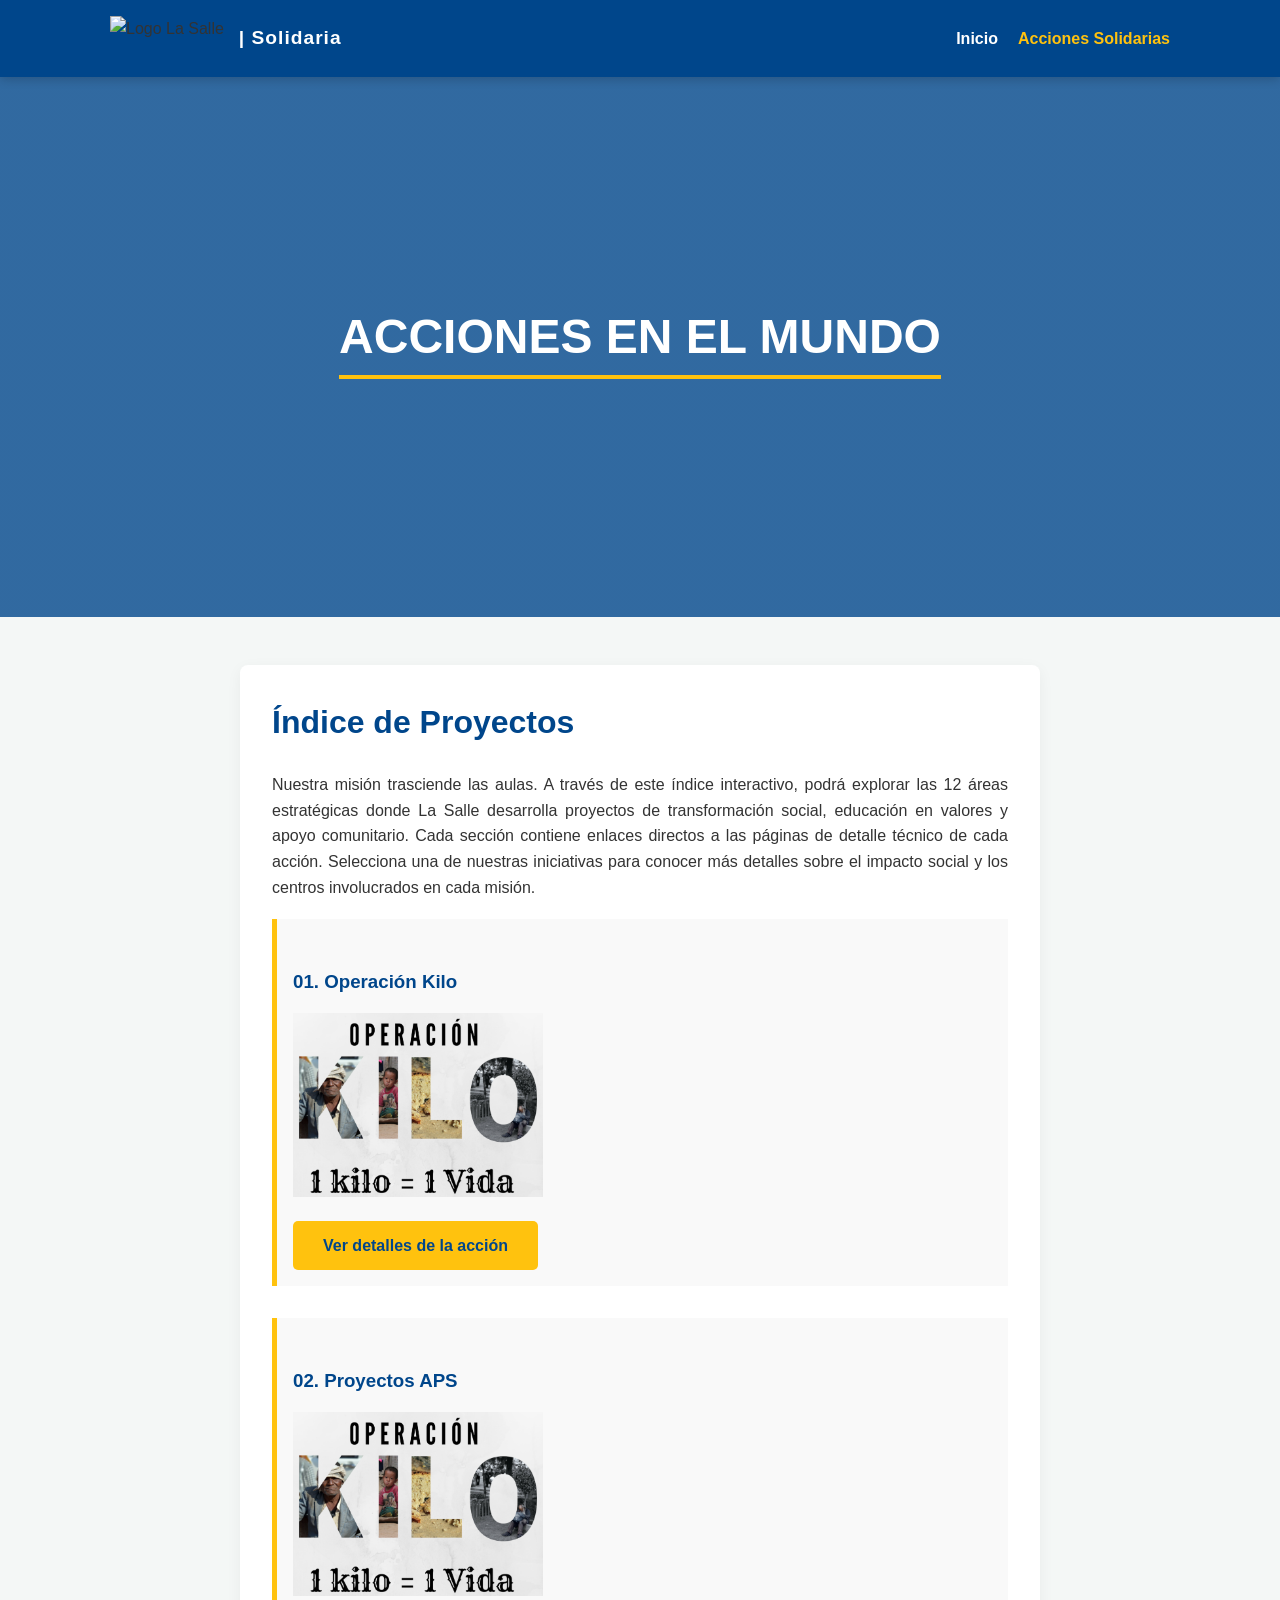
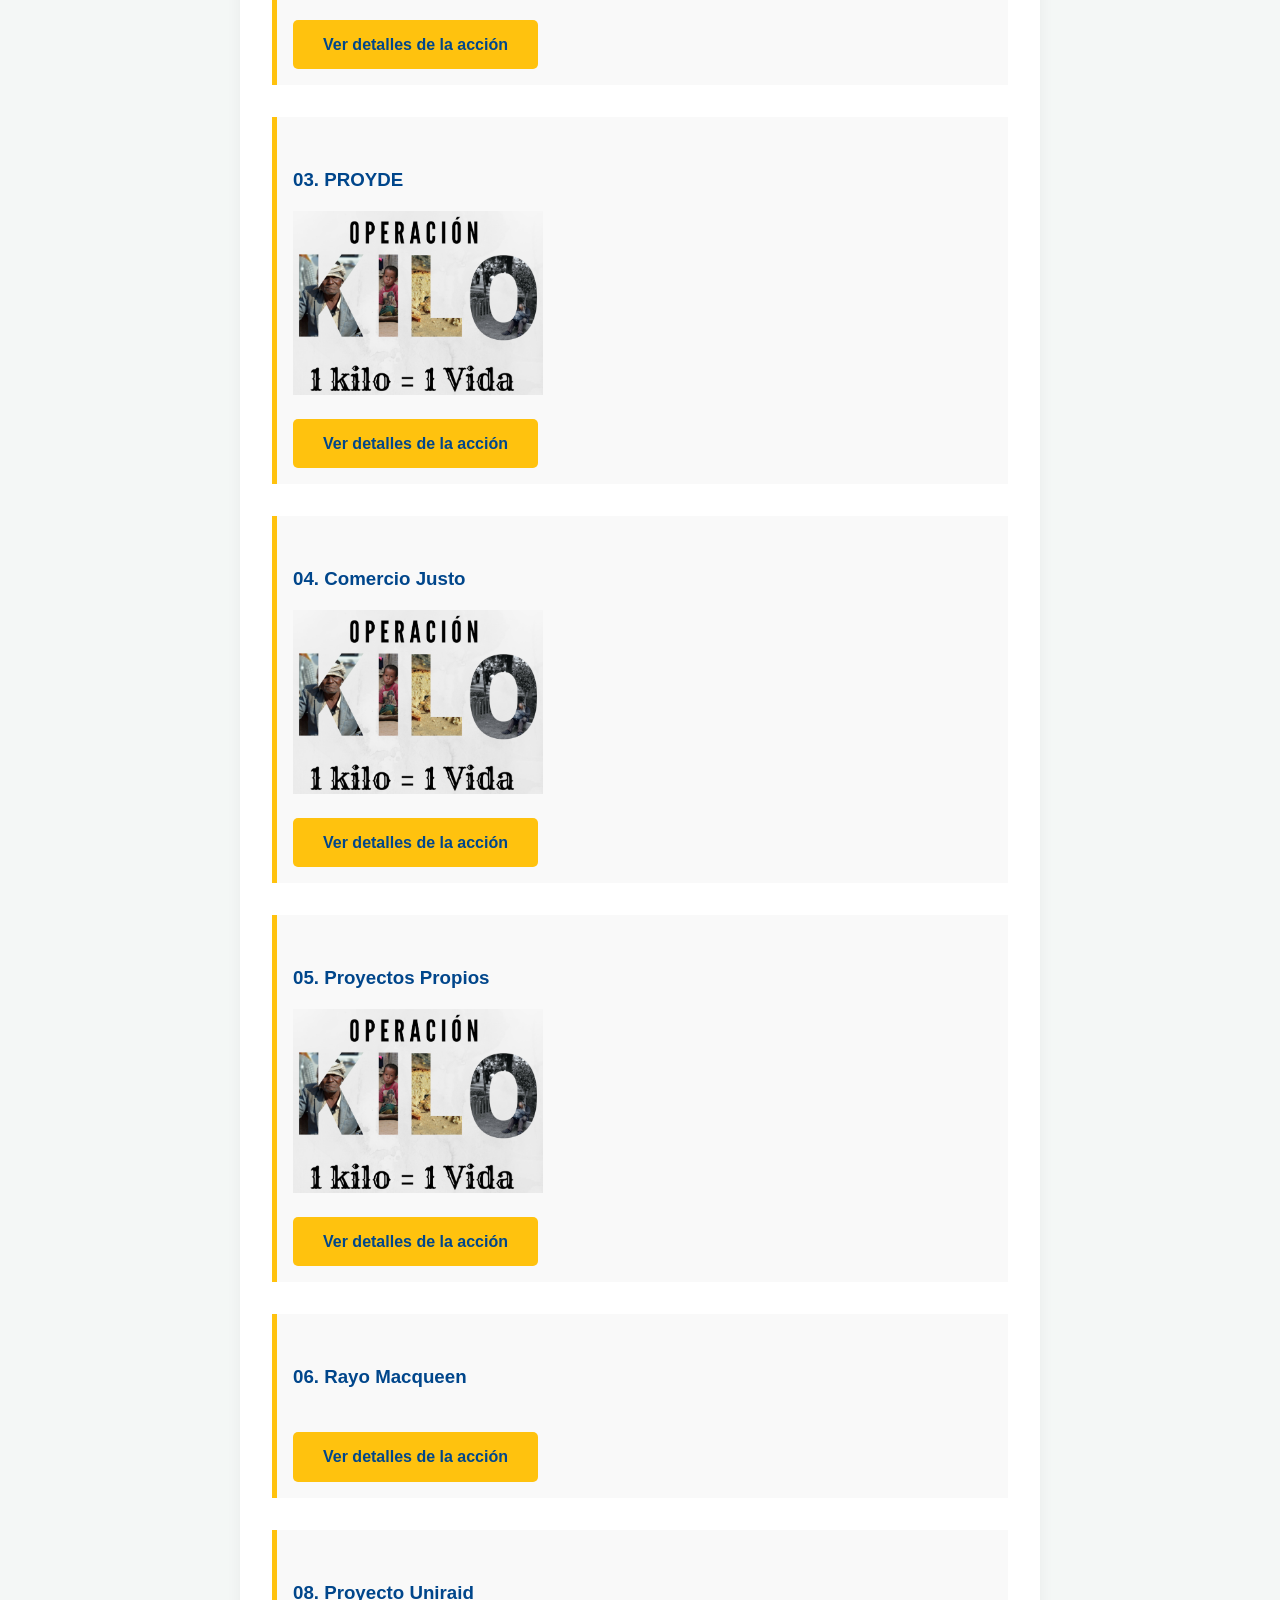
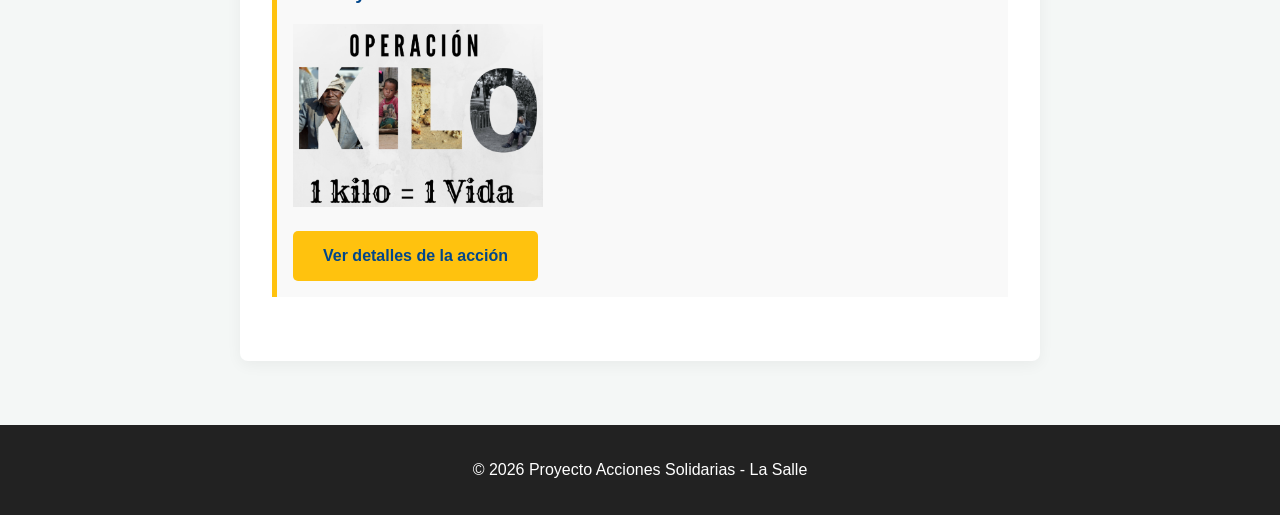
==== acciones.html @ 2301a4bb "Se hagregan las páginas de los proyectos,falta cambiar imagenes e insertar texto." ====
<!DOCTYPE html>
<html lang="es">
<head>
    <meta charset="UTF-8">
    <meta name="viewport" content="width=device-width, initial-scale=1.0">
    <title>Acciones Solidarias - La Salle</title>
    <link rel="stylesheet" href="/css/reset.css">
    <link rel="stylesheet" href="/css/style.css">
</head>
<body>

   <header>
    <nav>
        <div class="brand">
            <img src="/imágenes/lasalle_logo_2-removebg-preview.png" alt="Logo La Salle" class="logo-img">
            <span class="logo-text"> | Solidaria</span>
        </div>
        
        <ul>
            <li><a href="index.html" class="active" style="color: var(--blanco);">Inicio</a></li>
            <li><a href="acciones.html " style="color: var(--oro-lasalle);">Acciones Solidarias</a></li>
        </ul>
    </nav>
</header>

    <main>
        <section class="banner">
            <h1>Acciones en el Mundo</h1>
        </section>

        <section class="contenido-principal">
            <article>
                <h2>Índice de Proyectos</h2>
                <p>
                    Nuestra misión trasciende las aulas. A través de este índice interactivo, podrá explorar las 12 áreas estratégicas 
                    donde La Salle desarrolla proyectos de transformación social, educación en valores y apoyo comunitario. 
                    Cada sección contiene enlaces directos a las páginas de detalle técnico de cada acción.
                    Selecciona una de nuestras iniciativas para conocer más detalles sobre el impacto 
                    social y los centros involucrados en cada misión.
                </p>

                <div class="indice-acciones">
                    <div class="tarjeta-accion" style="margin-bottom: 2rem; padding: 1rem; border-left: 5px solid var(--oro-lasalle); background: #f9f9f9;">
                        <h3>01. Operación Kilo</h3>
                        <div> <img src="Imágenes/Operación Kilo.png" width="250" alt=""></div>
                        <a href="/Operacion_kilo.html" class="boton-primario">Ver detalles de la acción</a>
                    </div>

                    <div class="tarjeta-accion" style="margin-bottom: 2rem; padding: 1rem; border-left: 5px solid var(--oro-lasalle); background: #f9f9f9;">
                        <h3>02. Proyectos APS</h3>
                        <div> <img src="Imágenes/Operación Kilo.png" width="250" alt=""></div>
                        <a href="proyecto_APS.html" class="boton-primario">Ver detalles de la acción</a>
                    </div>

                    <div class="tarjeta-accion" style="margin-bottom: 2rem; padding: 1rem; border-left: 5px solid var(--oro-lasalle); background: #f9f9f9;">
                        <h3>03. PROYDE</h3>
                        <div> <img src="Imágenes/Operación Kilo.png" width="250" alt=""></div>
                        <a href="PROYDE.html" class="boton-primario">Ver detalles de la acción</a>
                    </div>
                    
                    <div class="tarjeta-accion" style="margin-bottom: 2rem; padding: 1rem; border-left: 5px solid var(--oro-lasalle); background: #f9f9f9;">
                        <h3>04. Comercio Justo</h3>
                        <div> <img src="Imágenes/Operación Kilo.png" width="250" alt=""></div>
                        <a href="comercio_justo.html" class="boton-primario">Ver detalles de la acción</a>
                    </div>
                
                    <div class="tarjeta-accion" style="margin-bottom: 2rem; padding: 1rem; border-left: 5px solid var(--oro-lasalle); background: #f9f9f9;">
                        <h3>05. Proyectos Propios</h3>
                        <div> <img src="Imágenes/Operación Kilo.png" width="250" alt=""></div>
                        <a href="proyectos_propios.html" class="boton-primario">Ver detalles de la acción</a>
                    </div>

                     <div class="tarjeta-accion" style="margin-bottom: 2rem; padding: 1rem; border-left: 5px solid var(--oro-lasalle); background: #f9f9f9;">
                        <h3>06. Rayo Macqueen</h3>
                        <div> <img src="/imágenes/Rayo Macqueen.jpg" width="250" alt=""></div>
                        <a href="Rayo_Macqueen.html" class="boton-primario">Ver detalles de la acción</a>
                    </div>

                    
                    <div class="tarjeta-accion" style="margin-bottom: 2rem; padding: 1rem; border-left: 5px solid var(--oro-lasalle); background: #f9f9f9;">
                        <h3>08. Proyecto Uniraid</h3>
                        <div> <img src="Imágenes/Operación Kilo.png" width="250" alt=""></div>
                        <a href="Proyecto_Uniraid.html" class="boton-primario">Ver detalles de la acción</a>
                    </div>
                    
                </div>
            </article>
        </section>
    </main>

    <footer>
        <p>&copy; 2026 Proyecto Acciones Solidarias - La Salle</p>
    </footer>
</body>
</html>
---- css/style.css ----
/* 1. Variables Globales (Colores La Salle y Tipografía) */
:root {
    --azul-lasalle: #00468b;
    --oro-lasalle: #ffc20e;
    --blanco: #ffffff;
    --gris-claro: #f4f7f6;
    --texto: #333333;
    --fuente-principal: 'Segoe UI', Tahoma, Geneva, Verdana, sans-serif;
}
body {
    font-family: var(--fuente-principal);
    line-height: 1.6;
    color: var(--texto);
    background-color: var(--gris-claro);
}


header {
    background-color: var(--azul-lasalle);
    padding: 1rem 0;
    position: sticky;
    top: 0;
    z-index: 1000;
    box-shadow: 0 2px 10px rgba(0,0,0,0.2);
}

nav {
    max-width: 1100px;
    margin: 0 auto;
    padding: 0 20px;
    display: flex;
    justify-content: space-between;
    align-items: center;
}

nav ul {
    list-style: none;
    display: flex;
}

nav ul li {
    margin-left: 20px;
}

nav ul li a {
    color: var(--blanco);
    text-decoration: none;
    font-weight: 600;
    font-size: 1rem;
    transition: color 0.3s;
}

nav ul li a:hover, nav ul li a.active {
    color: var(--oro-lasalle);
}

.brand {
    display: flex;
    align-items: center;
    gap: 15px; /* Espacio entre el logo y el texto */
}

.logo-img {
    height: 45px; /* Altura controlada para que encaje en el header */
    width: auto;
    object-fit: contain;
}

.logo-text {
    color: var(--blanco);
    font-size: 1.2rem;
    font-weight: 700;
    letter-spacing: 1px;
}

.banner {
    background: linear-gradient(rgba(0, 70, 139, 0.8), rgba(0, 70, 139, 0.8)), 
                url('https://www.lasalle.es/images/cabecera-generica.jpg') center/cover;
    color: var(--blanco);
    height: 60vh;
    display: flex;
    flex-direction: column;
    justify-content: center;
    align-items: center;
    text-align: center;
    padding: 0 20px;
}

.banner h1 {
    font-size: 3rem;
    margin-bottom: 1rem;
    text-transform: uppercase;
    border-bottom: 4px solid var(--oro-lasalle);
}

.contenido-principal {
    max-width: 800px;
    margin: 3rem auto;
    padding: 2rem;
    background: var(--blanco);
    border-radius: 8px;
    box-shadow: 0 4px 15px rgba(0,0,0,0.05);
}

.contenido-principal h2 {
    color: var(--azul-lasalle);
    margin-bottom: 1.5rem;
    font-size: 2rem;
}

.contenido-principal h3 {
    color: var(--azul-lasalle);
    margin: 2rem 0 1rem;
}

.contenido-principal p {
    margin-bottom: 1.2rem;
    text-align: justify;
}

.boton-primario {
    display: inline-block;
    background-color: var(--oro-lasalle);
    color: var(--azul-lasalle);
    padding: 12px 30px;
    text-decoration: none;
    font-weight: bold;
    border-radius: 5px;
    margin-top: 1.5rem;
    transition: transform 0.2s, background-color 0.3s;
}

.boton-primario:hover {
    transform: scale(1.05);
    background-color: #e5af0d;
}

footer {
    background-color: #222;
    color: var(--blanco);
    text-align: center;
    padding: 2rem 0;
    margin-top: 4rem;
}

/* MEDIA QUERIES (Mobile First / Responsive) */

@media (max-width: 768px) {
    nav {
        flex-direction: column;
        gap: 15px; /* Añade espacio entre la marca y la lista en móviles */
    }

    .brand {
        flex-direction: column; /* Apila el logo y el texto en pantallas muy pequeñas si lo deseas */
        text-align: center;
    }
    
    .logo-img {
        height: 40px; /* Logo ligeramente más pequeño en móviles */
    }

    nav ul {
        margin-top: 10px;
        flex-wrap: wrap;
        justify-content: center;
    }

    nav ul li {
        margin: 5px 10px;
    }
}
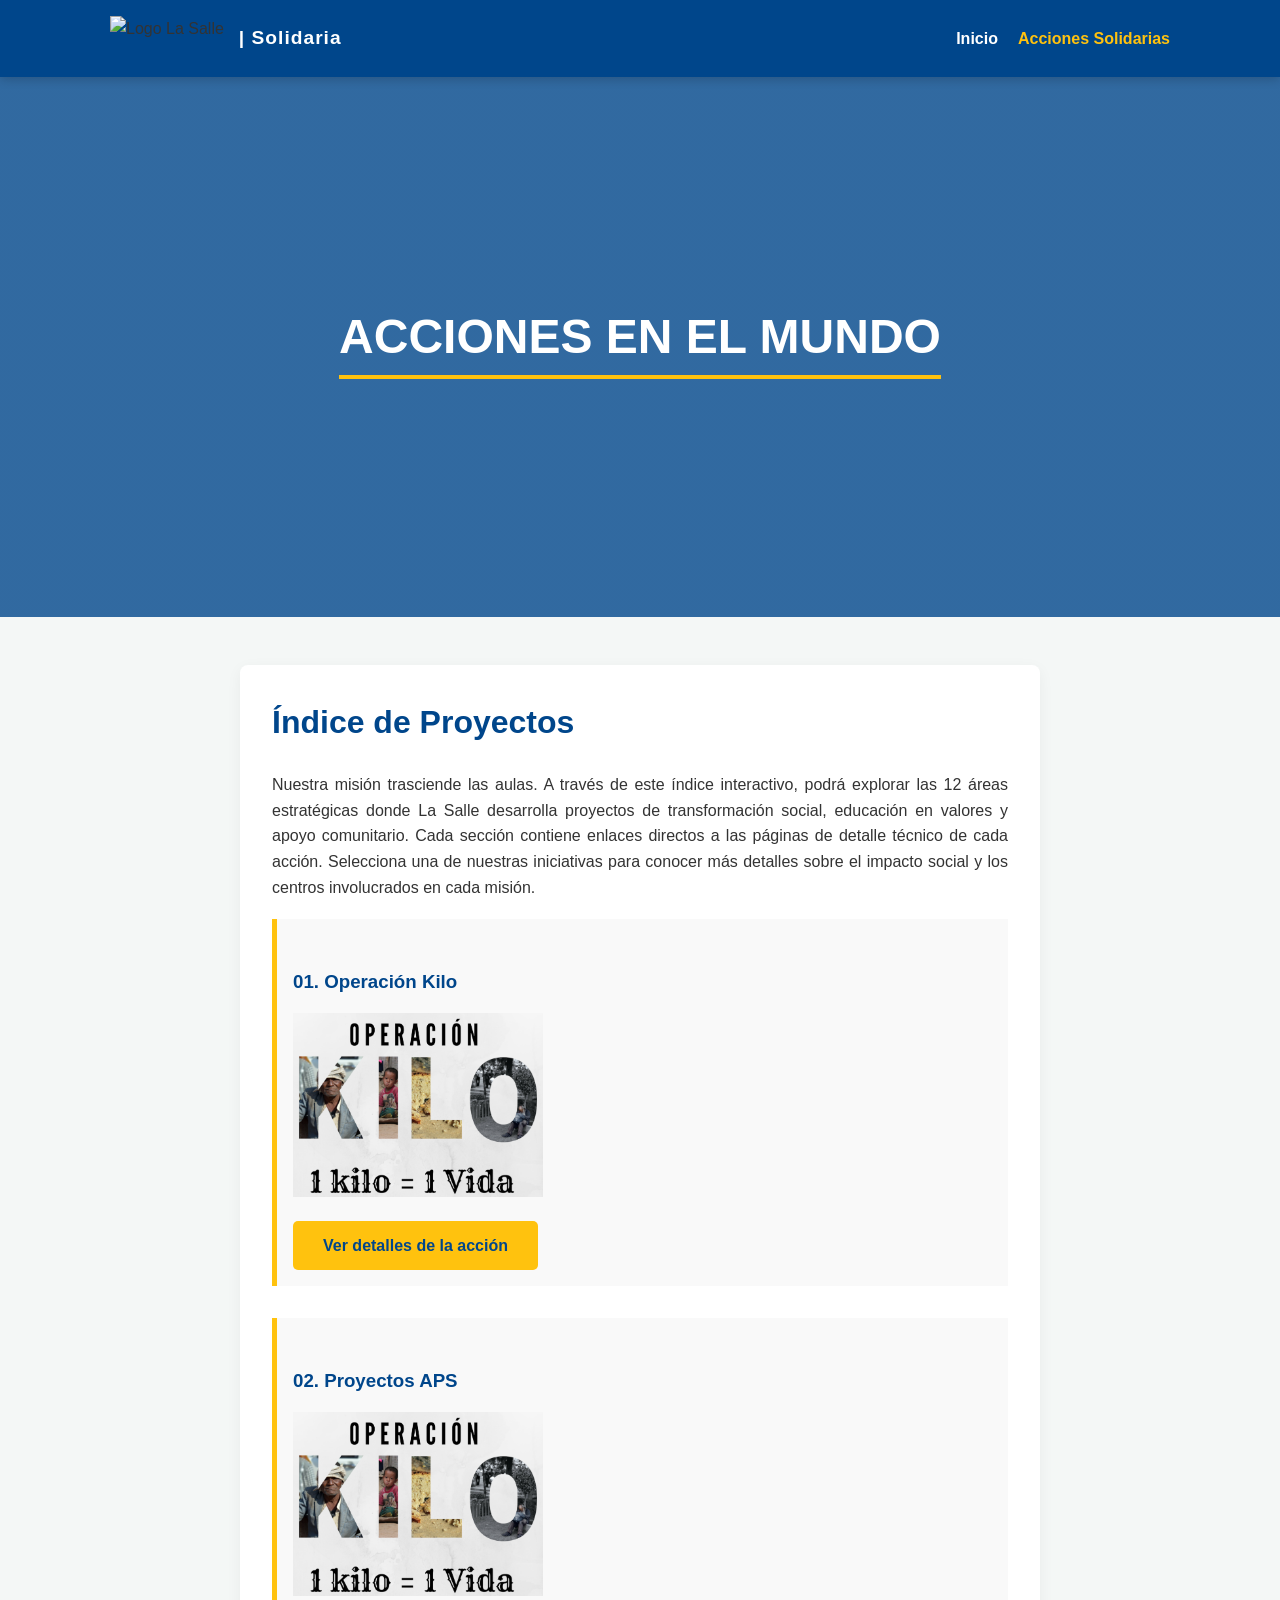
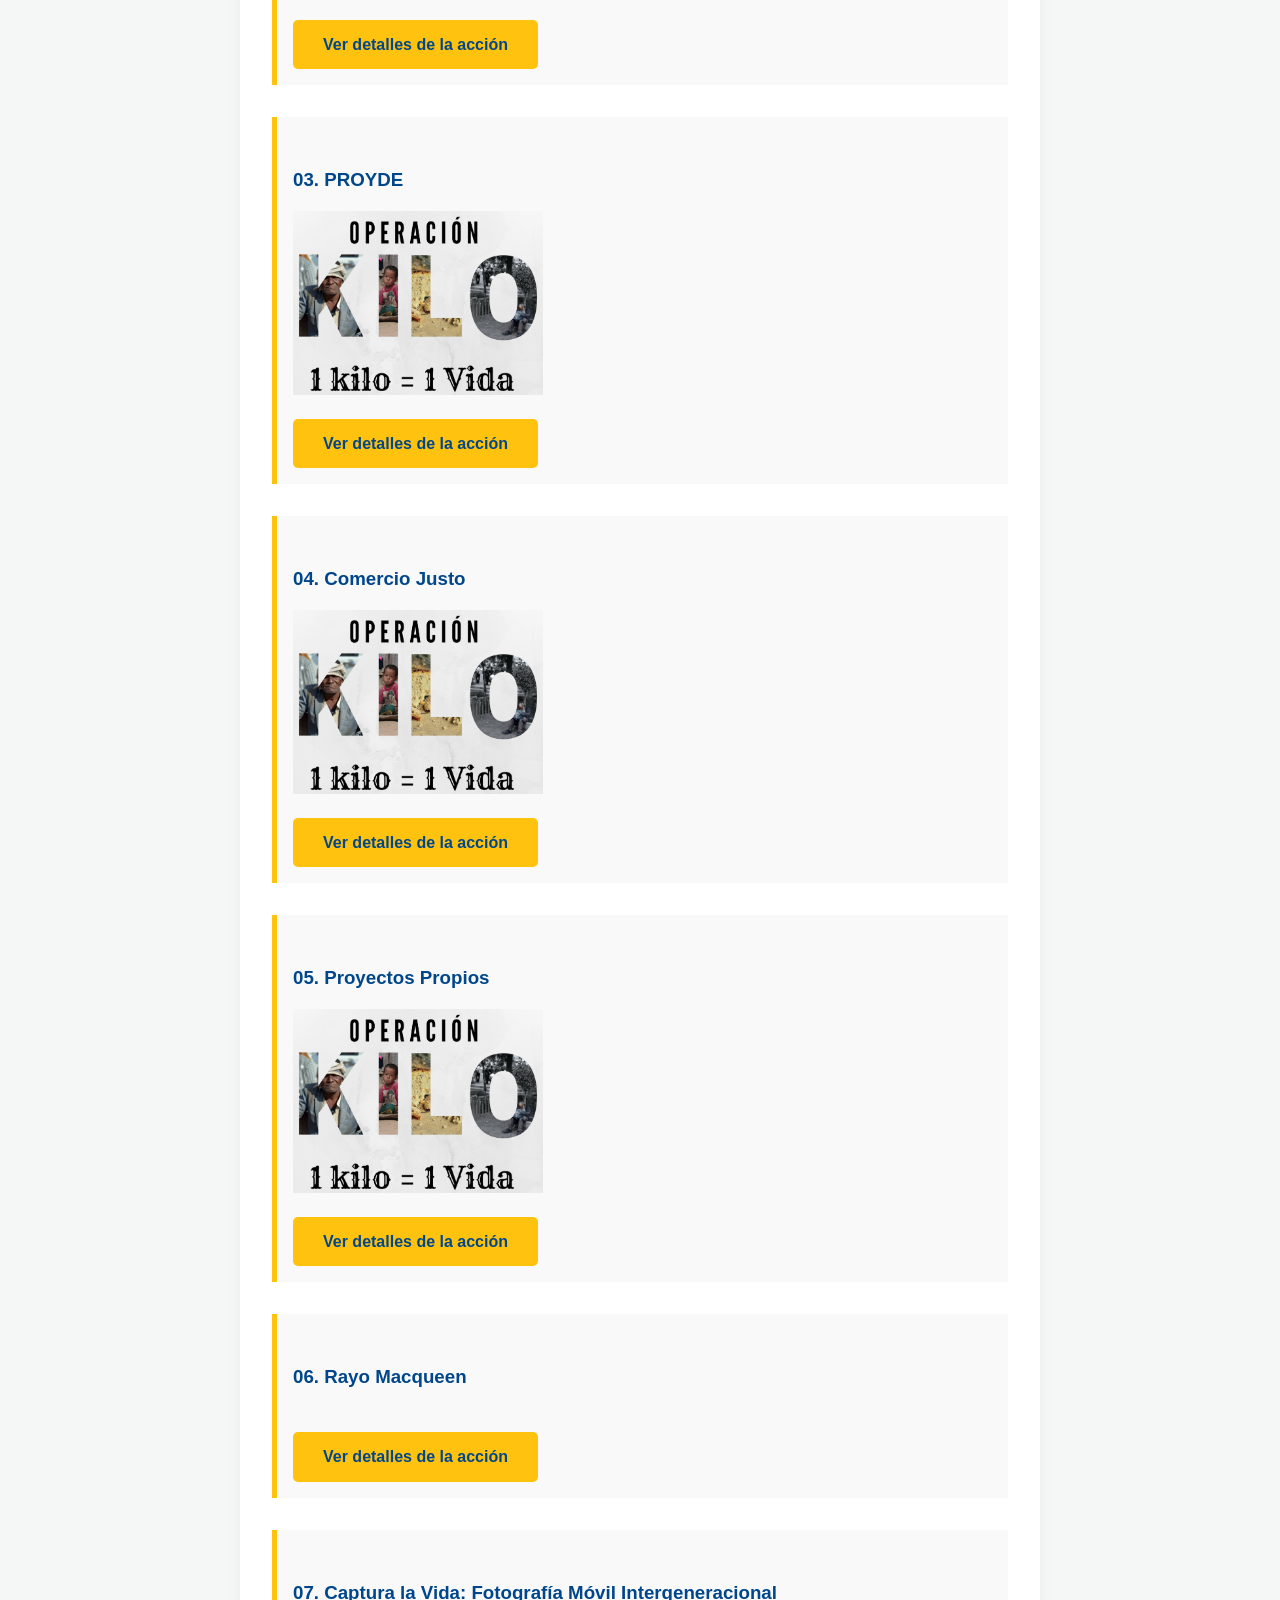
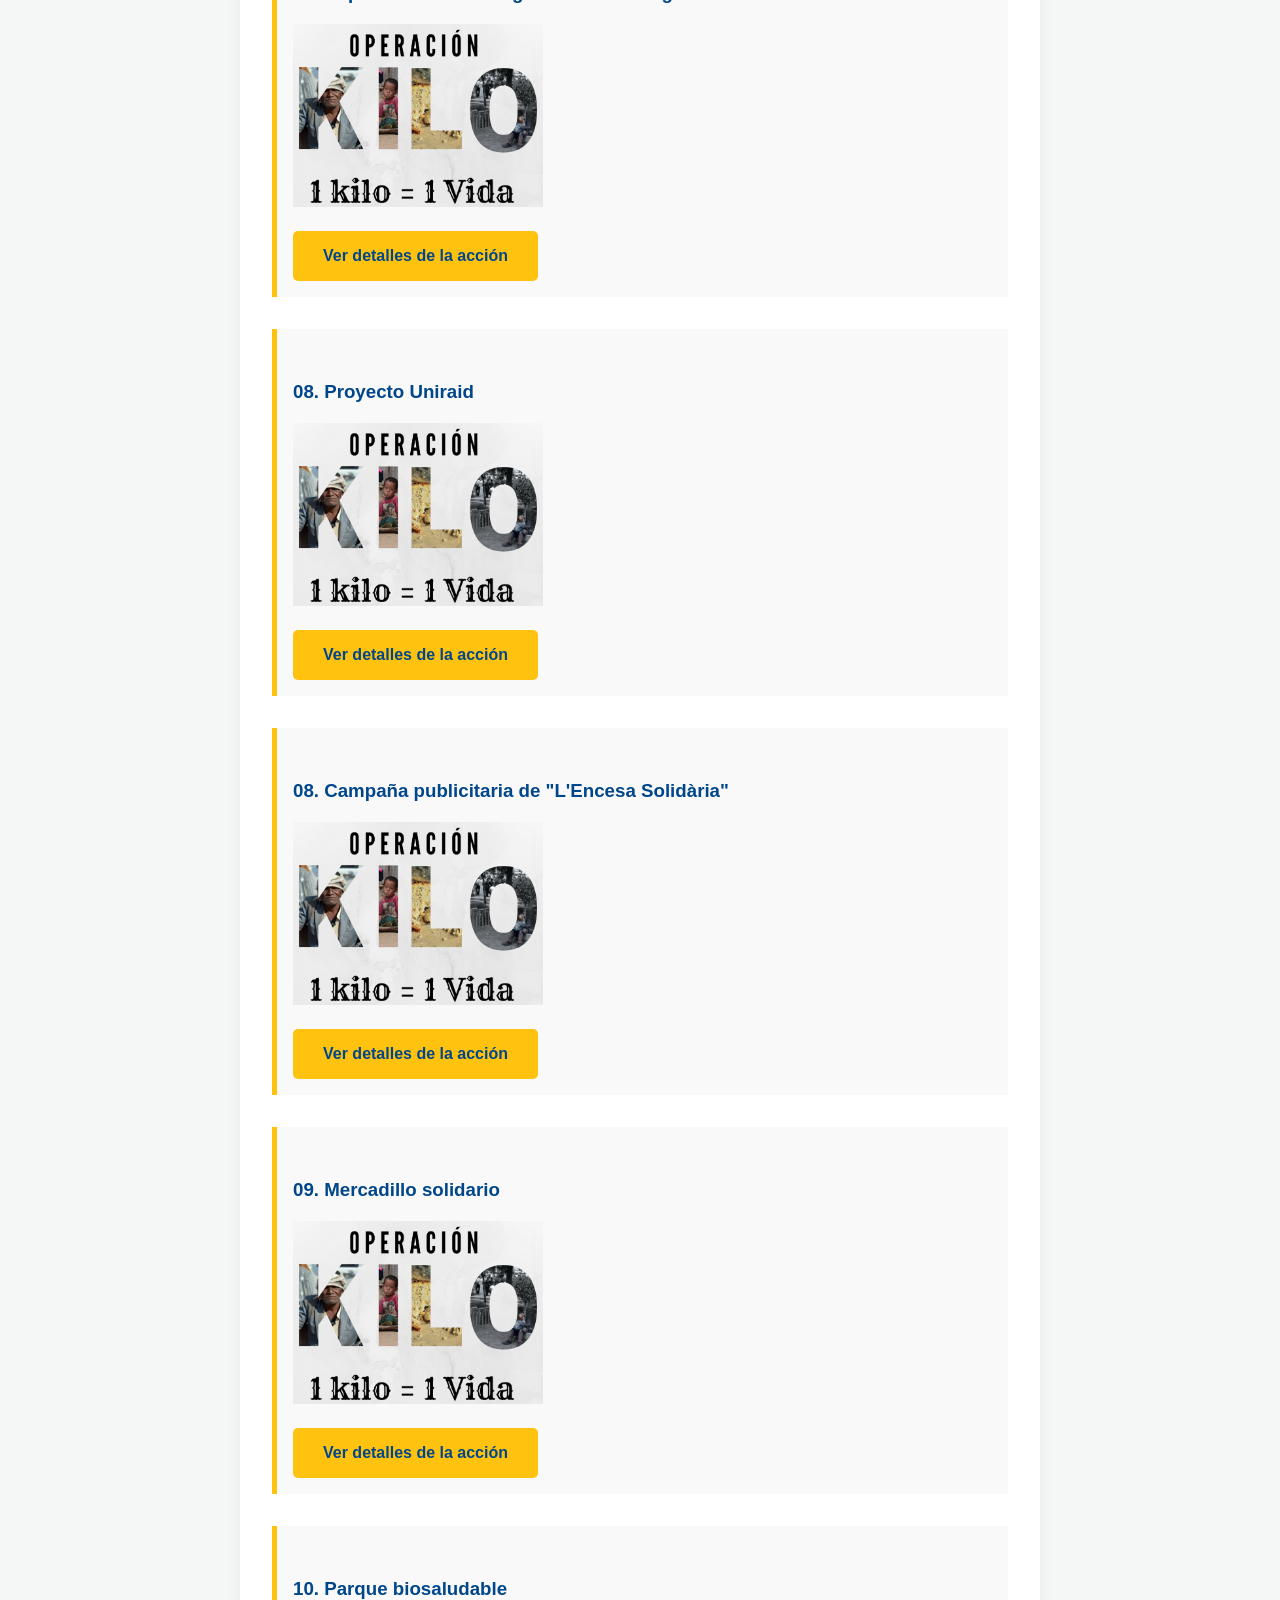
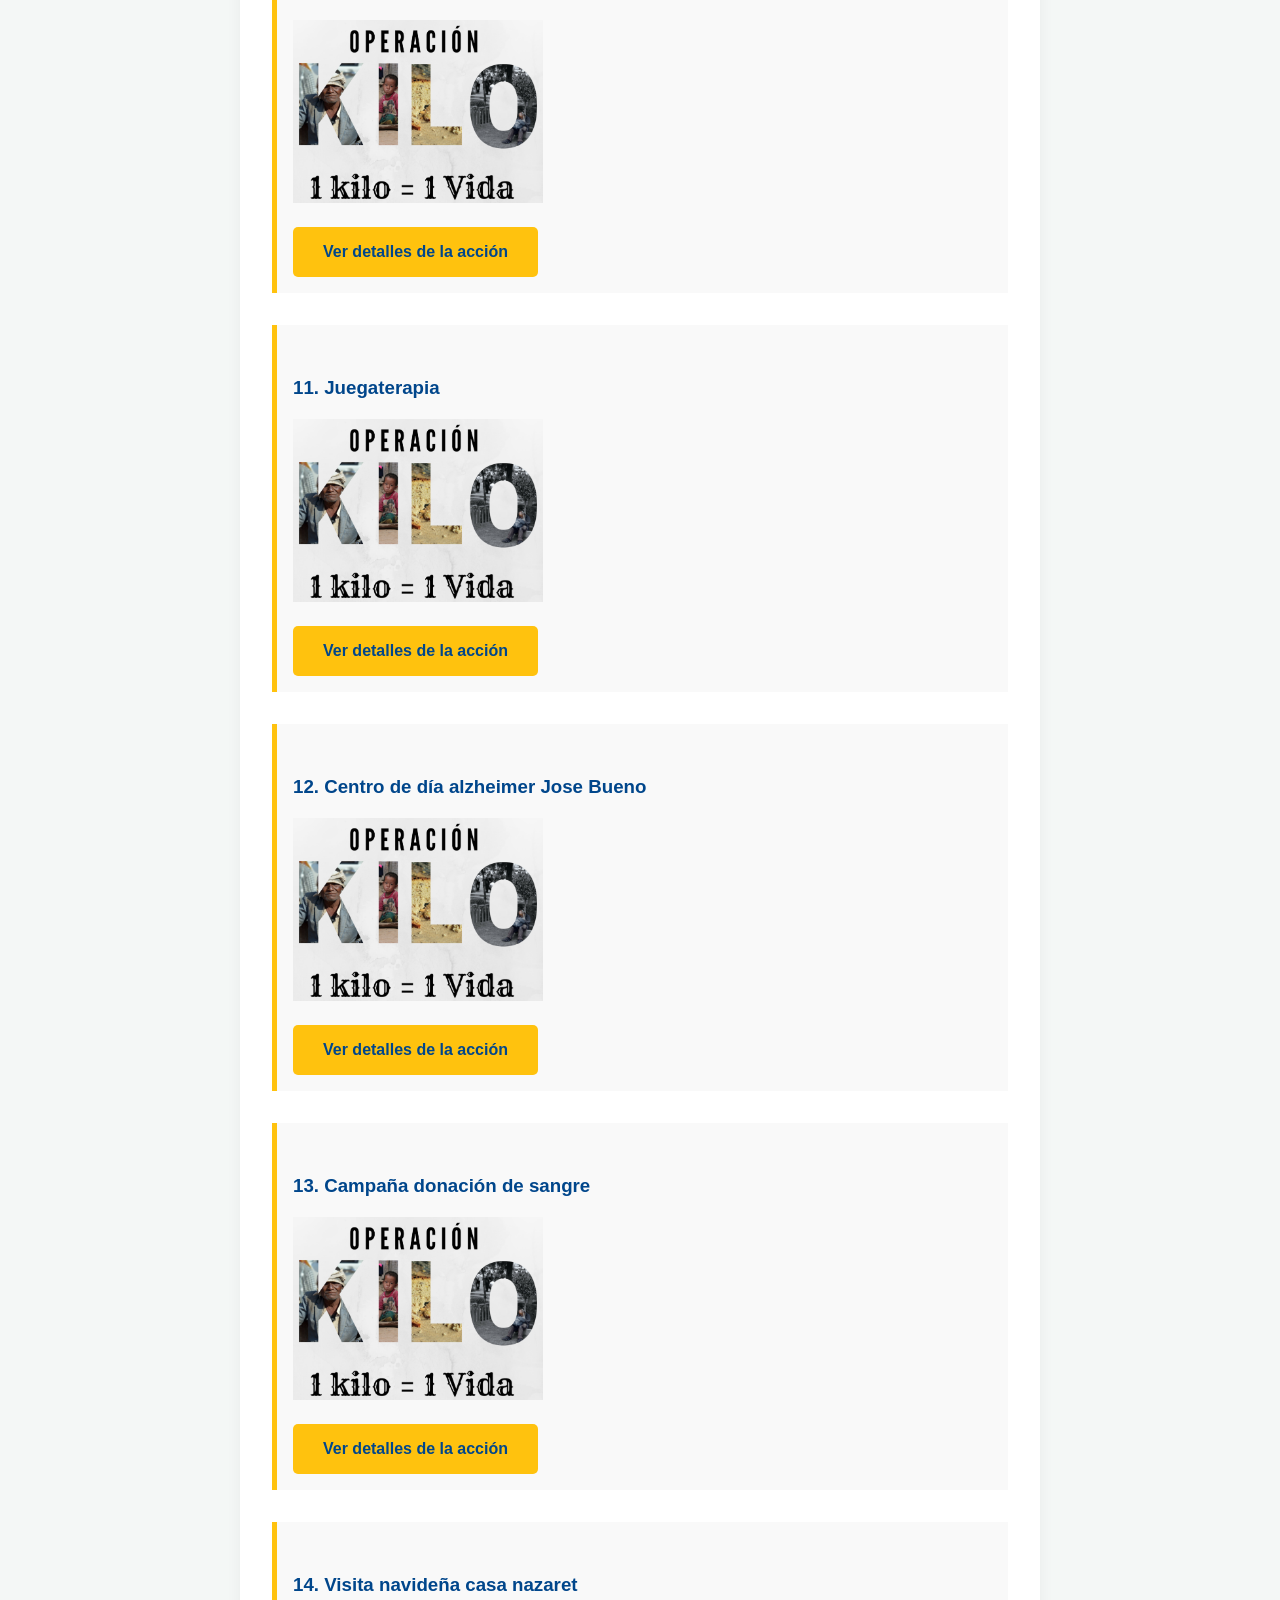
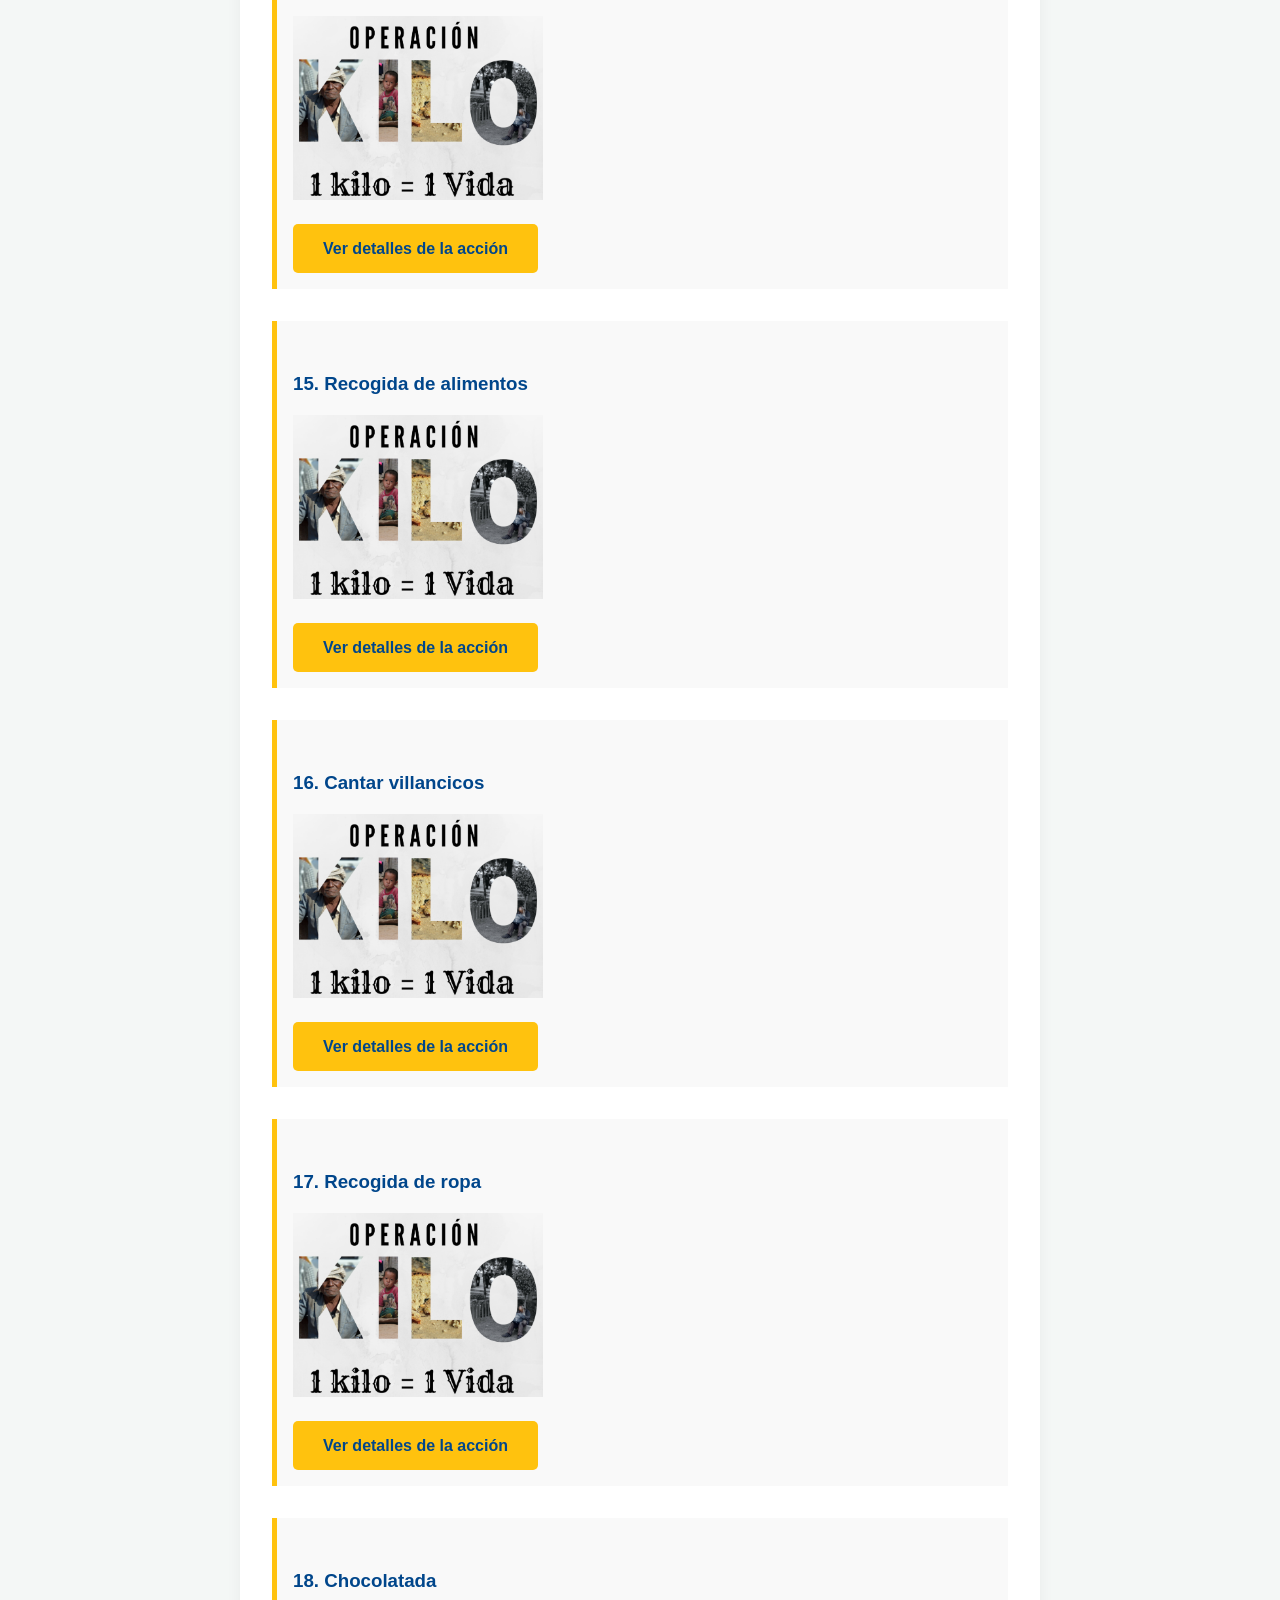
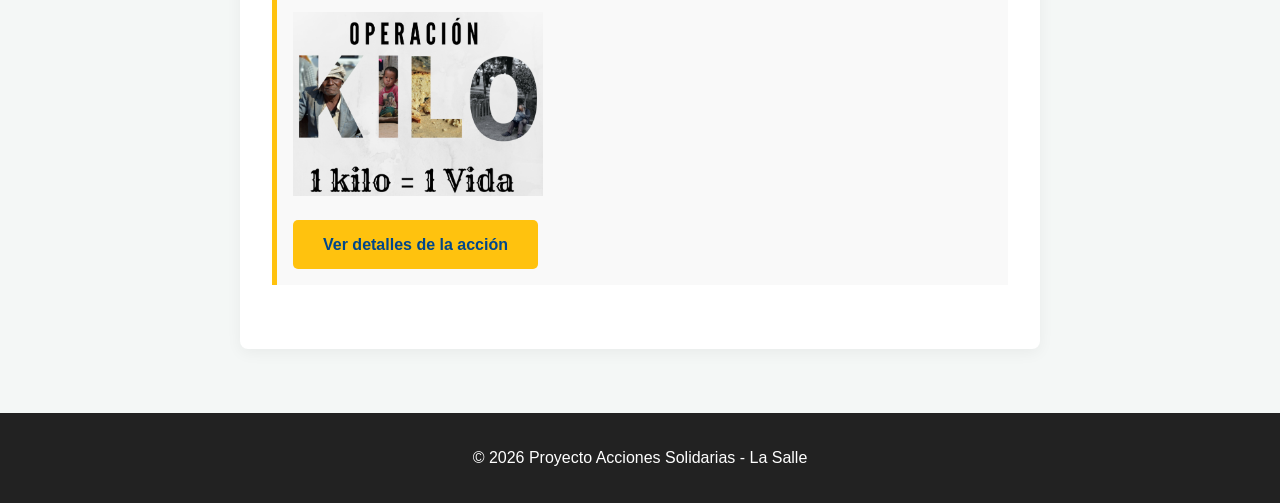
==== commit a732e469: "Add new action cards for various initiatives in acciones.html" ====
--- a/acciones.html
+++ b/acciones.html
@@ -49,40 +49,110 @@
                     <div class="tarjeta-accion" style="margin-bottom: 2rem; padding: 1rem; border-left: 5px solid var(--oro-lasalle); background: #f9f9f9;">
                         <h3>02. Proyectos APS</h3>
                         <div> <img src="Imágenes/Operación Kilo.png" width="250" alt=""></div>
-                        <a href="proyecto_APS.html" class="boton-primario">Ver detalles de la acción</a>
+                        <a href="detalles/accion02.html" class="boton-primario">Ver detalles de la acción</a>
                     </div>
 
                     <div class="tarjeta-accion" style="margin-bottom: 2rem; padding: 1rem; border-left: 5px solid var(--oro-lasalle); background: #f9f9f9;">
                         <h3>03. PROYDE</h3>
                         <div> <img src="Imágenes/Operación Kilo.png" width="250" alt=""></div>
-                        <a href="PROYDE.html" class="boton-primario">Ver detalles de la acción</a>
+                        <a href="detalles/accion03.html" class="boton-primario">Ver detalles de la acción</a>
                     </div>
                     
                     <div class="tarjeta-accion" style="margin-bottom: 2rem; padding: 1rem; border-left: 5px solid var(--oro-lasalle); background: #f9f9f9;">
                         <h3>04. Comercio Justo</h3>
                         <div> <img src="Imágenes/Operación Kilo.png" width="250" alt=""></div>
-                        <a href="comercio_justo.html" class="boton-primario">Ver detalles de la acción</a>
+                        <a href="detalles/accion03.html" class="boton-primario">Ver detalles de la acción</a>
                     </div>
                 
                     <div class="tarjeta-accion" style="margin-bottom: 2rem; padding: 1rem; border-left: 5px solid var(--oro-lasalle); background: #f9f9f9;">
                         <h3>05. Proyectos Propios</h3>
                         <div> <img src="Imágenes/Operación Kilo.png" width="250" alt=""></div>
-                        <a href="proyectos_propios.html" class="boton-primario">Ver detalles de la acción</a>
+                        <a href="detalles/accion03.html" class="boton-primario">Ver detalles de la acción</a>
                     </div>
 
                      <div class="tarjeta-accion" style="margin-bottom: 2rem; padding: 1rem; border-left: 5px solid var(--oro-lasalle); background: #f9f9f9;">
                         <h3>06. Rayo Macqueen</h3>
                         <div> <img src="/imágenes/Rayo Macqueen.jpg" width="250" alt=""></div>
-                        <a href="Rayo_Macqueen.html" class="boton-primario">Ver detalles de la acción</a>
+                        <a href="detalles/accion03.html" class="boton-primario">Ver detalles de la acción</a>
                     </div>
 
+                    <div class="tarjeta-accion" style="margin-bottom: 2rem; padding: 1rem; border-left: 5px solid var(--oro-lasalle); background: #f9f9f9;">
+                        <h3>07. Captura la Vida: Fotografía Móvil Intergeneracional</h3>
+                        <div> <img src="Imágenes/Operación Kilo.png" width="250" alt=""></div>
+                        <a href="detalles/accion03.html" class="boton-primario">Ver detalles de la acción</a>
+                    </div>
                     
                     <div class="tarjeta-accion" style="margin-bottom: 2rem; padding: 1rem; border-left: 5px solid var(--oro-lasalle); background: #f9f9f9;">
                         <h3>08. Proyecto Uniraid</h3>
                         <div> <img src="Imágenes/Operación Kilo.png" width="250" alt=""></div>
-                        <a href="Proyecto_Uniraid.html" class="boton-primario">Ver detalles de la acción</a>
+                        <a href="detalles/accion03.html" class="boton-primario">Ver detalles de la acción</a>
                     </div>
                     
+                    <div class="tarjeta-accion" style="margin-bottom: 2rem; padding: 1rem; border-left: 5px solid var(--oro-lasalle); background: #f9f9f9;">
+                        <h3>08. Campaña publicitaria de "L'Encesa Solidària"</h3>
+                        <div> <img src="Imágenes/Operación Kilo.png" width="250" alt=""></div>
+                        <a href="detalles/accion03.html" class="boton-primario">Ver detalles de la acción</a>
+                    </div>
+
+                    <div class="tarjeta-accion" style="margin-bottom: 2rem; padding: 1rem; border-left: 5px solid var(--oro-lasalle); background: #f9f9f9;">
+                        <h3>09. Mercadillo solidario</h3>
+                        <div> <img src="Imágenes/Operación Kilo.png" width="250" alt=""></div>
+                        <a href="detalles/accion03.html" class="boton-primario">Ver detalles de la acción</a>
+                    </div>
+
+                    <div class="tarjeta-accion" style="margin-bottom: 2rem; padding: 1rem; border-left: 5px solid var(--oro-lasalle); background: #f9f9f9;">
+                        <h3>10. Parque biosaludable</h3>
+                        <div> <img src="Imágenes/Operación Kilo.png" width="250" alt=""></div>
+                        <a href="detalles/accion03.html" class="boton-primario">Ver detalles de la acción</a>
+                    </div>
+
+                    <div class="tarjeta-accion" style="margin-bottom: 2rem; padding: 1rem; border-left: 5px solid var(--oro-lasalle); background: #f9f9f9;">
+                        <h3>11. Juegaterapia</h3>
+                        <div> <img src="Imágenes/Operación Kilo.png" width="250" alt=""></div>
+                        <a href="detalles/accion03.html" class="boton-primario">Ver detalles de la acción</a>
+                    </div>
+
+                    <div class="tarjeta-accion" style="margin-bottom: 2rem; padding: 1rem; border-left: 5px solid var(--oro-lasalle); background: #f9f9f9;">
+                        <h3>12. Centro de día alzheimer Jose Bueno</h3>
+                        <div> <img src="Imágenes/Operación Kilo.png" width="250" alt=""></div>
+                        <a href="detalles/accion03.html" class="boton-primario">Ver detalles de la acción</a>
+                    </div>
+
+                    <div class="tarjeta-accion" style="margin-bottom: 2rem; padding: 1rem; border-left: 5px solid var(--oro-lasalle); background: #f9f9f9;">
+                        <h3>13. Campaña donación de sangre</h3>
+                        <div> <img src="Imágenes/Operación Kilo.png" width="250" alt=""></div>
+                        <a href="detalles/accion03.html" class="boton-primario">Ver detalles de la acción</a>
+                    </div>
+
+                    <div class="tarjeta-accion" style="margin-bottom: 2rem; padding: 1rem; border-left: 5px solid var(--oro-lasalle); background: #f9f9f9;">
+                        <h3>14. Visita navideña casa nazaret</h3>
+                        <div> <img src="Imágenes/Operación Kilo.png" width="250" alt=""></div>
+                        <a href="detalles/accion03.html" class="boton-primario">Ver detalles de la acción</a>
+                    </div>
+
+                    <div class="tarjeta-accion" style="margin-bottom: 2rem; padding: 1rem; border-left: 5px solid var(--oro-lasalle); background: #f9f9f9;">
+                        <h3>15. Recogida de alimentos</h3>
+                        <div> <img src="Imágenes/Operación Kilo.png" width="250" alt=""></div>
+                        <a href="detalles/accion03.html" class="boton-primario">Ver detalles de la acción</a>
+                    </div>
+
+                    <div class="tarjeta-accion" style="margin-bottom: 2rem; padding: 1rem; border-left: 5px solid var(--oro-lasalle); background: #f9f9f9;">
+                        <h3>16. Cantar villancicos</h3>
+                        <div> <img src="Imágenes/Operación Kilo.png" width="250" alt=""></div>
+                        <a href="detalles/accion03.html" class="boton-primario">Ver detalles de la acción</a>
+                    </div>
+
+                    <div class="tarjeta-accion" style="margin-bottom: 2rem; padding: 1rem; border-left: 5px solid var(--oro-lasalle); background: #f9f9f9;">
+                        <h3>17. Recogida de ropa</h3>
+                        <div> <img src="Imágenes/Operación Kilo.png" width="250" alt=""></div>
+                        <a href="detalles/accion03.html" class="boton-primario">Ver detalles de la acción</a>
+                    </div>
+
+                    <div class="tarjeta-accion" style="margin-bottom: 2rem; padding: 1rem; border-left: 5px solid var(--oro-lasalle); background: #f9f9f9;">
+                        <h3>18. Chocolatada</h3>
+                        <div> <img src="Imágenes/Operación Kilo.png" width="250" alt=""></div>
+                        <a href="detalles/accion03.html" class="boton-primario">Ver detalles de la acción</a>
+                    </div>
                 </div>
             </article>
         </section>
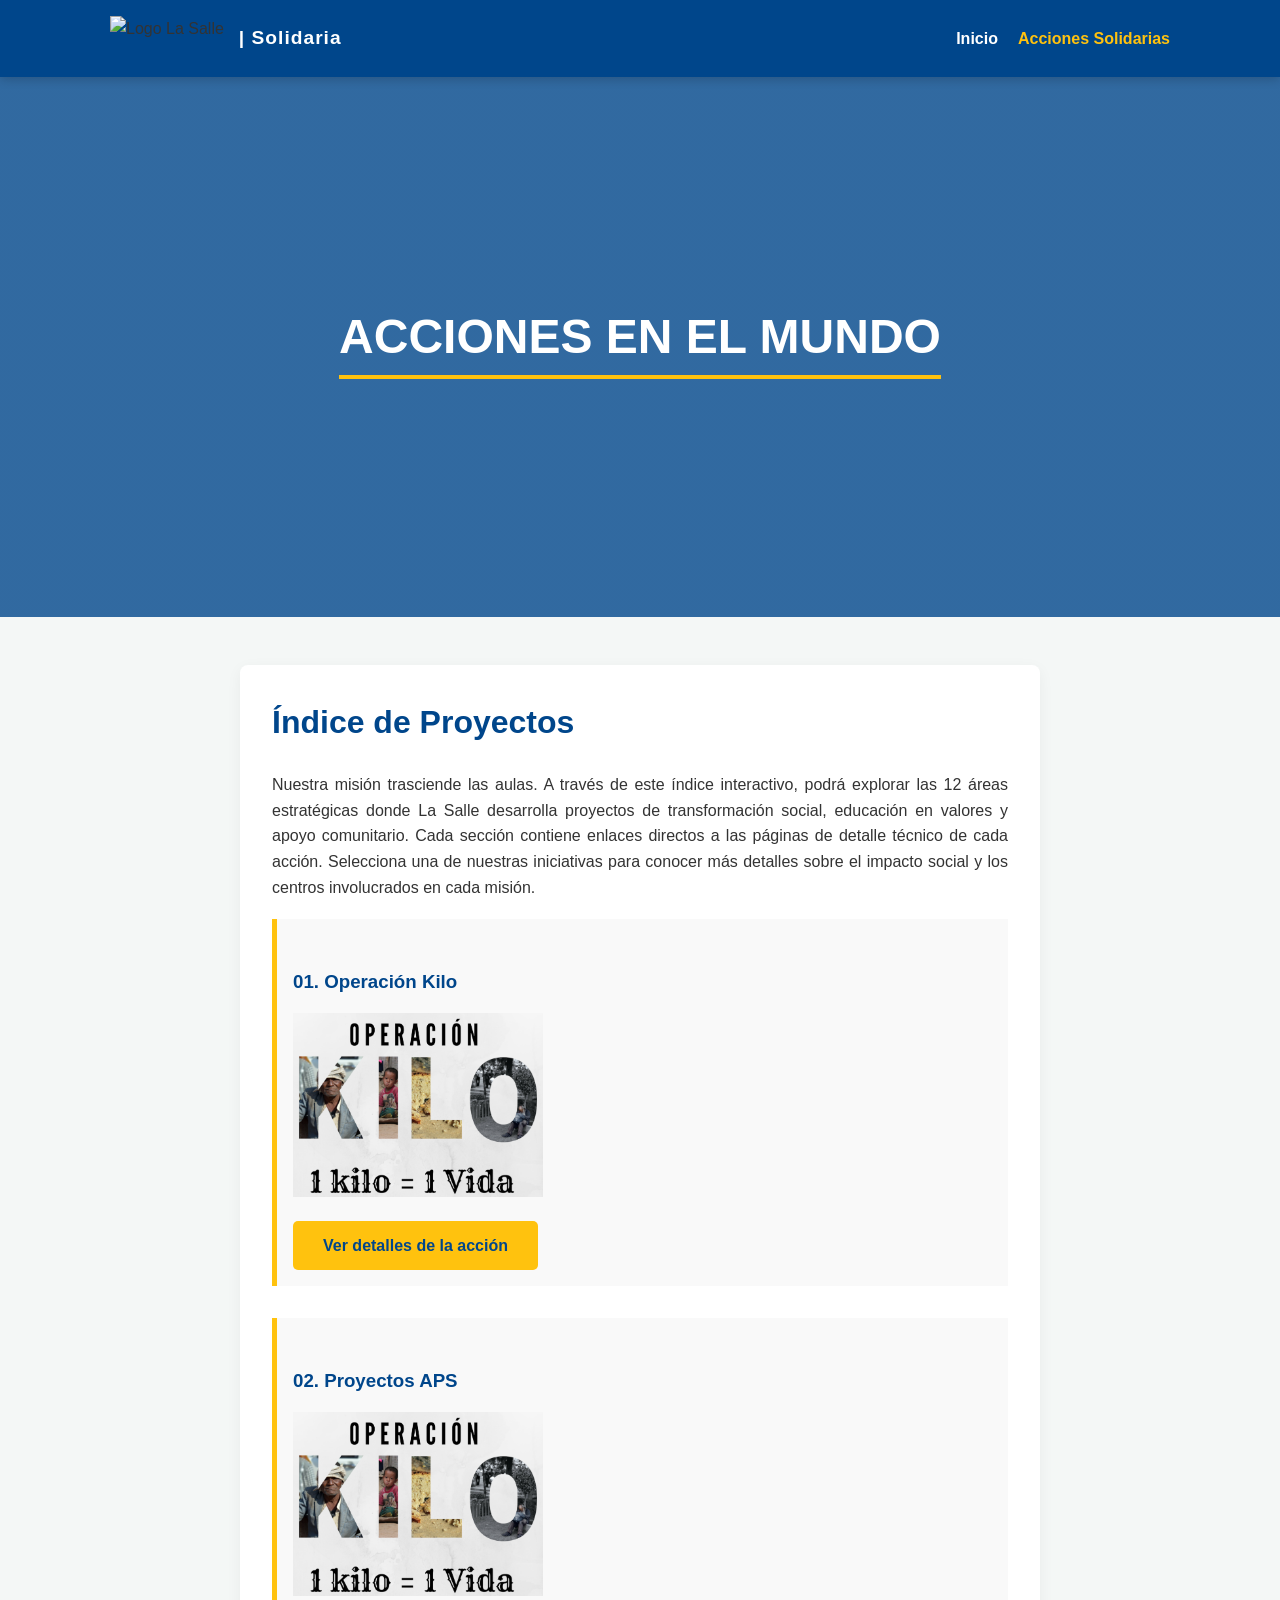
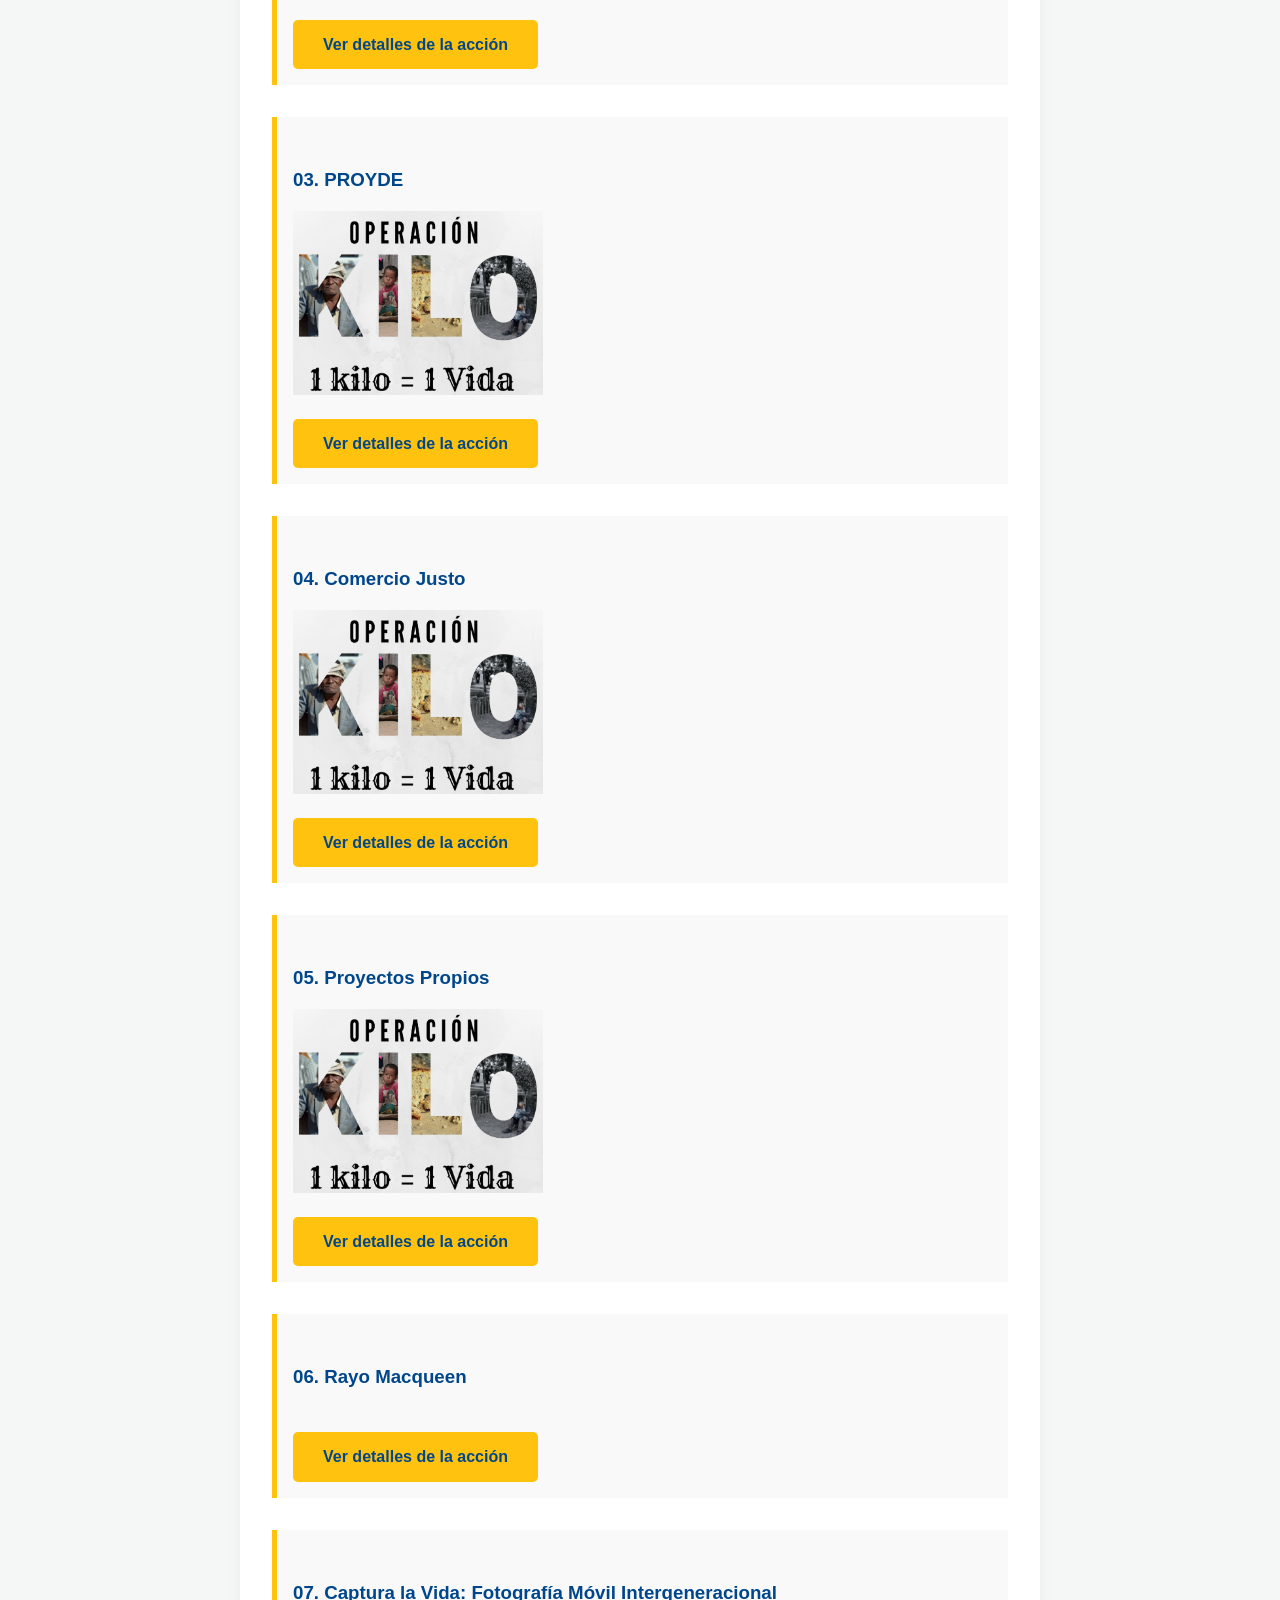
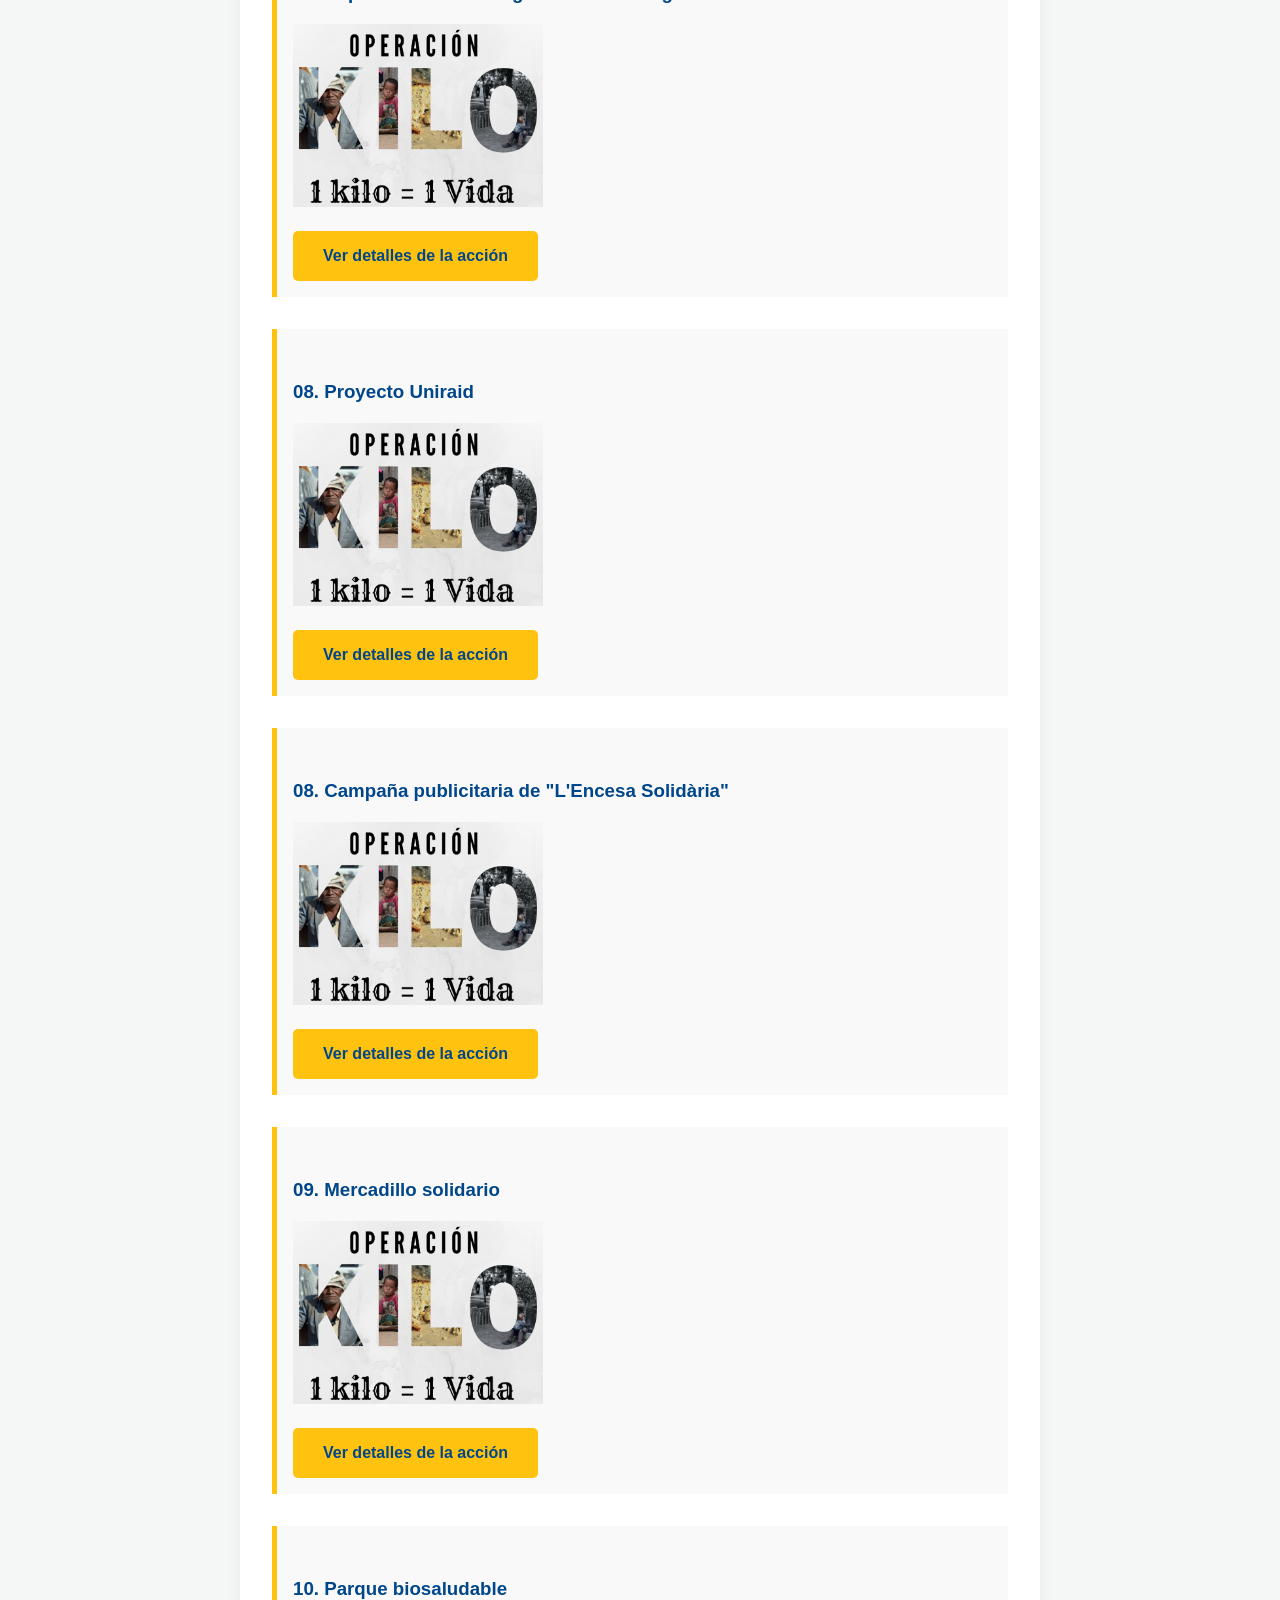
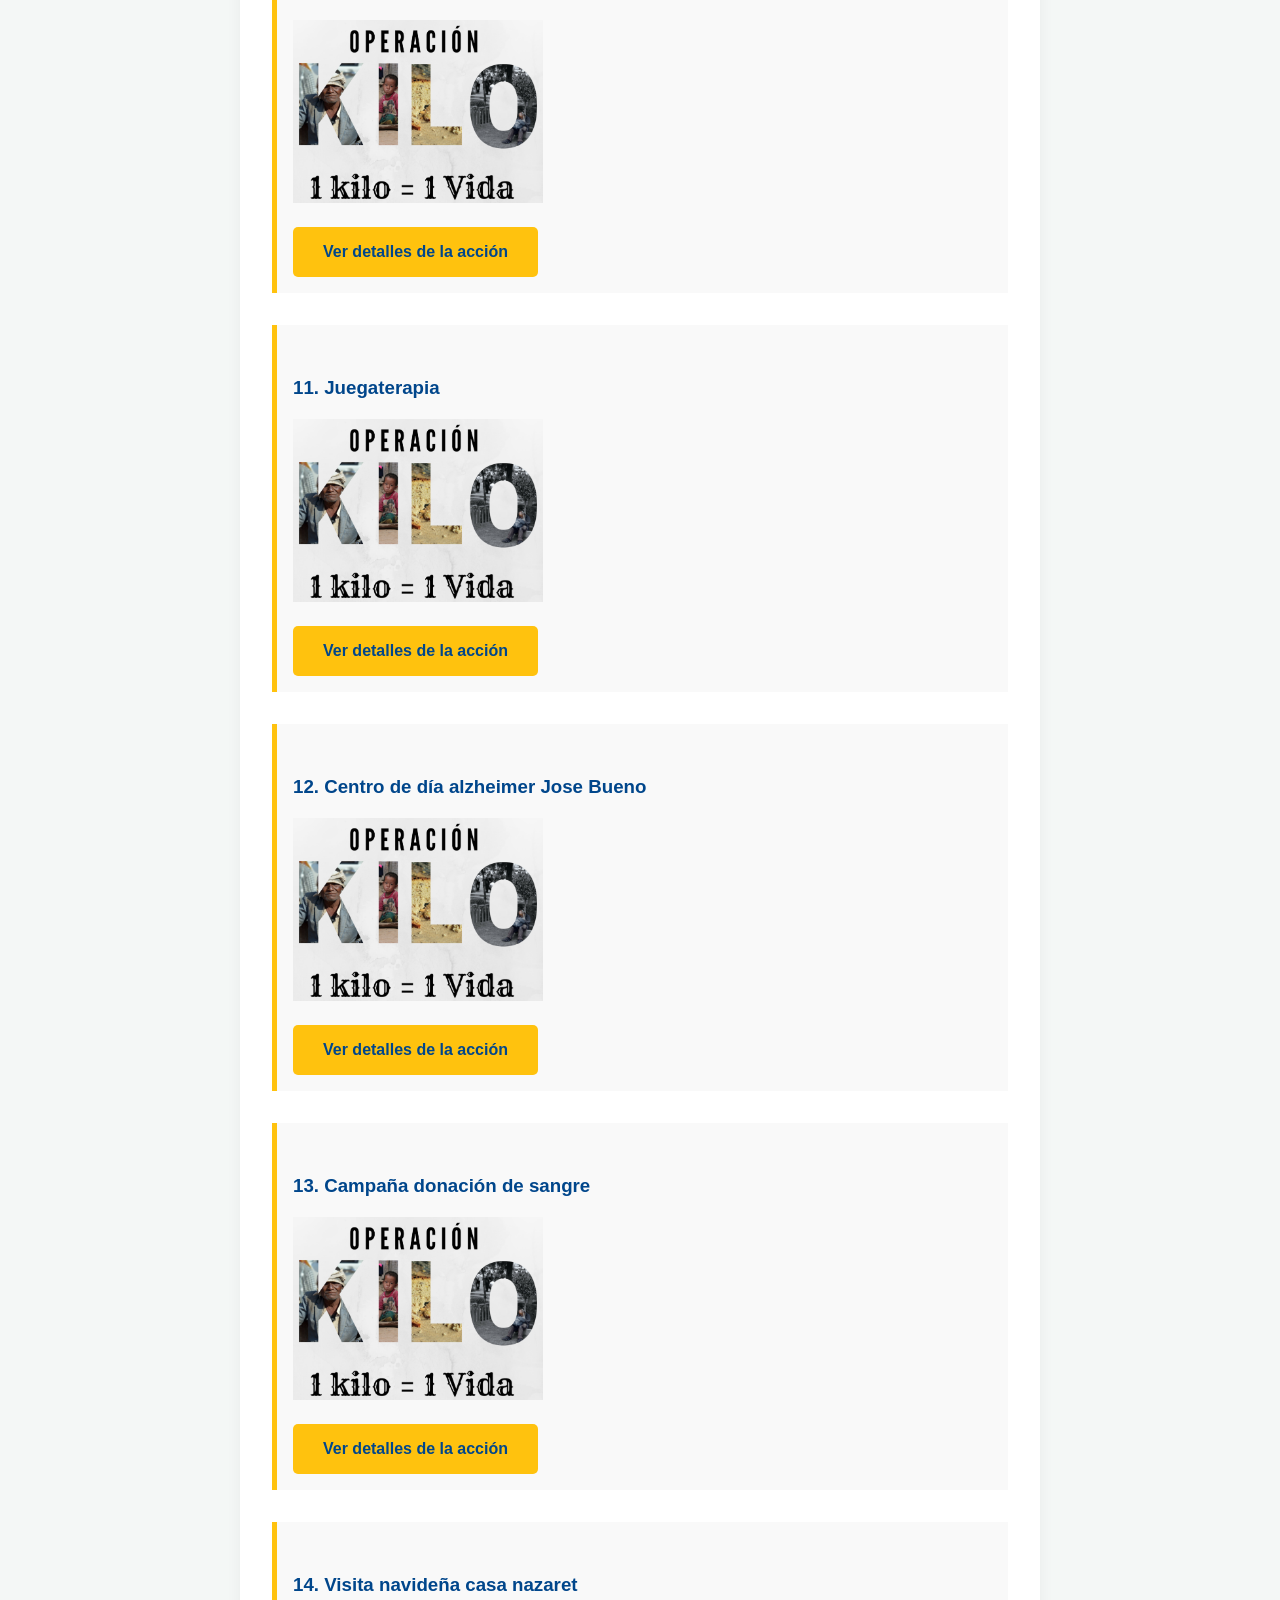
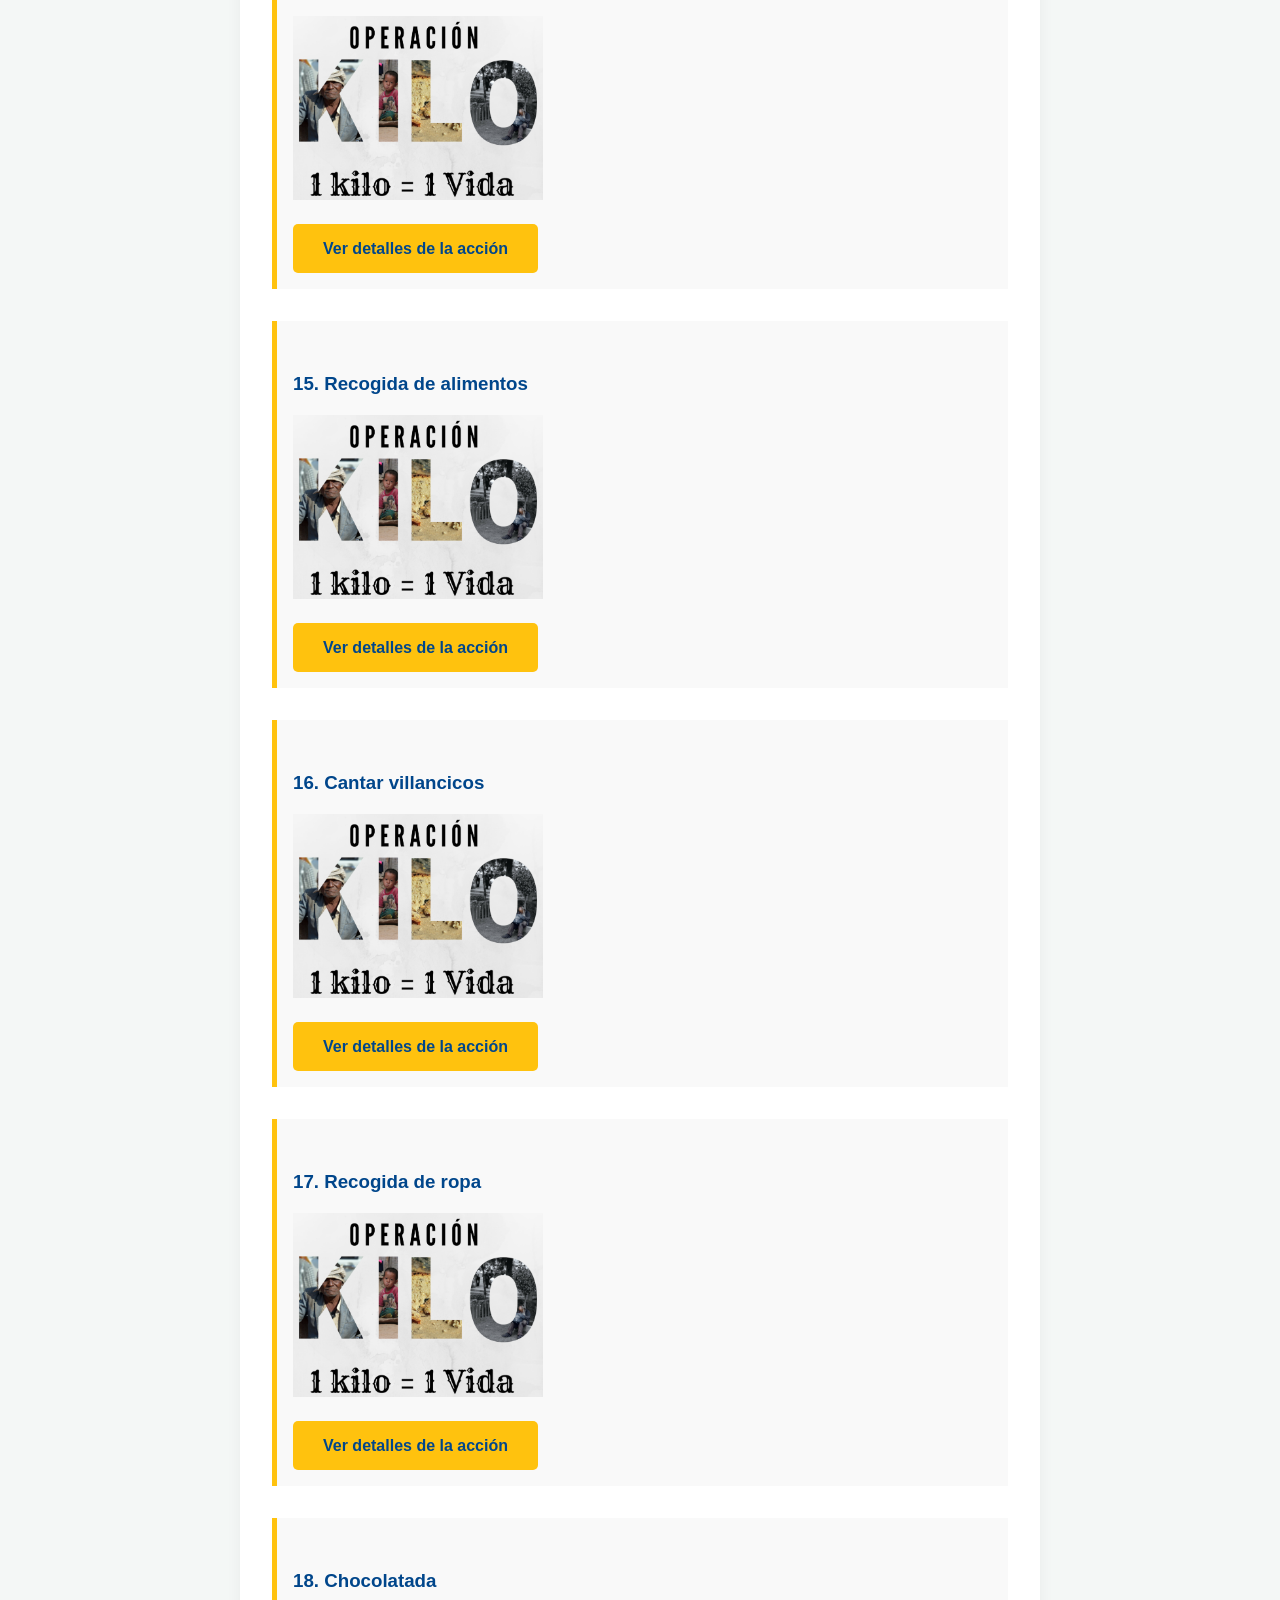
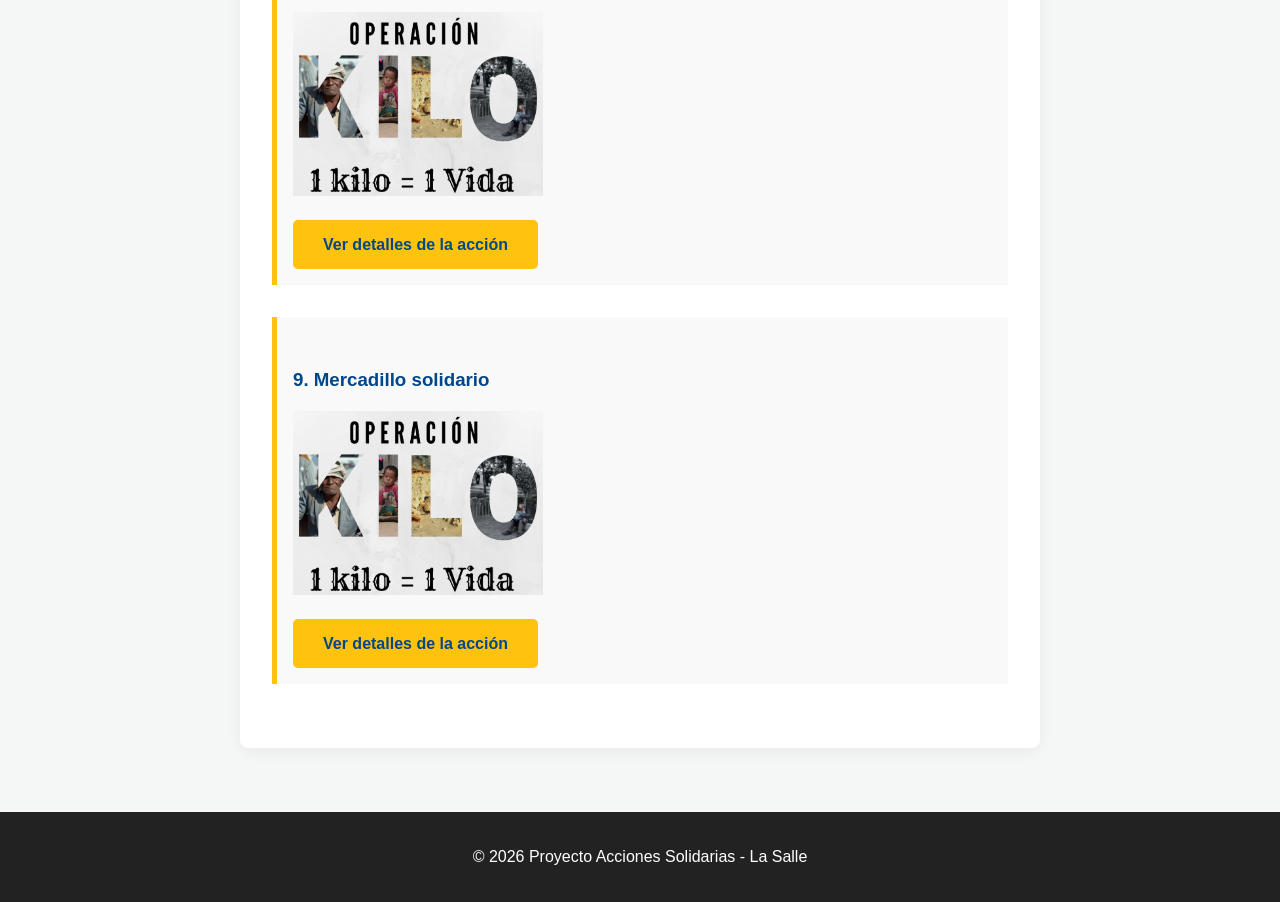
==== commit 8966cadc: "Add action cards for various initiatives in acciones.html" ====
--- a/acciones.html
+++ b/acciones.html
@@ -153,6 +153,12 @@
                         <div> <img src="Imágenes/Operación Kilo.png" width="250" alt=""></div>
                         <a href="detalles/accion03.html" class="boton-primario">Ver detalles de la acción</a>
                     </div>
+
+                    <div class="tarjeta-accion" style="margin-bottom: 2rem; padding: 1rem; border-left: 5px solid var(--oro-lasalle); background: #f9f9f9;">
+                        <h3>9. Mercadillo solidario</h3>
+                        <div> <img src="Imágenes/Operación Kilo.png" width="250" alt=""></div>
+                        <a href="detalles/accion03.html" class="boton-primario">Ver detalles de la acción</a>
+                    </div>
                 </div>
             </article>
         </section>
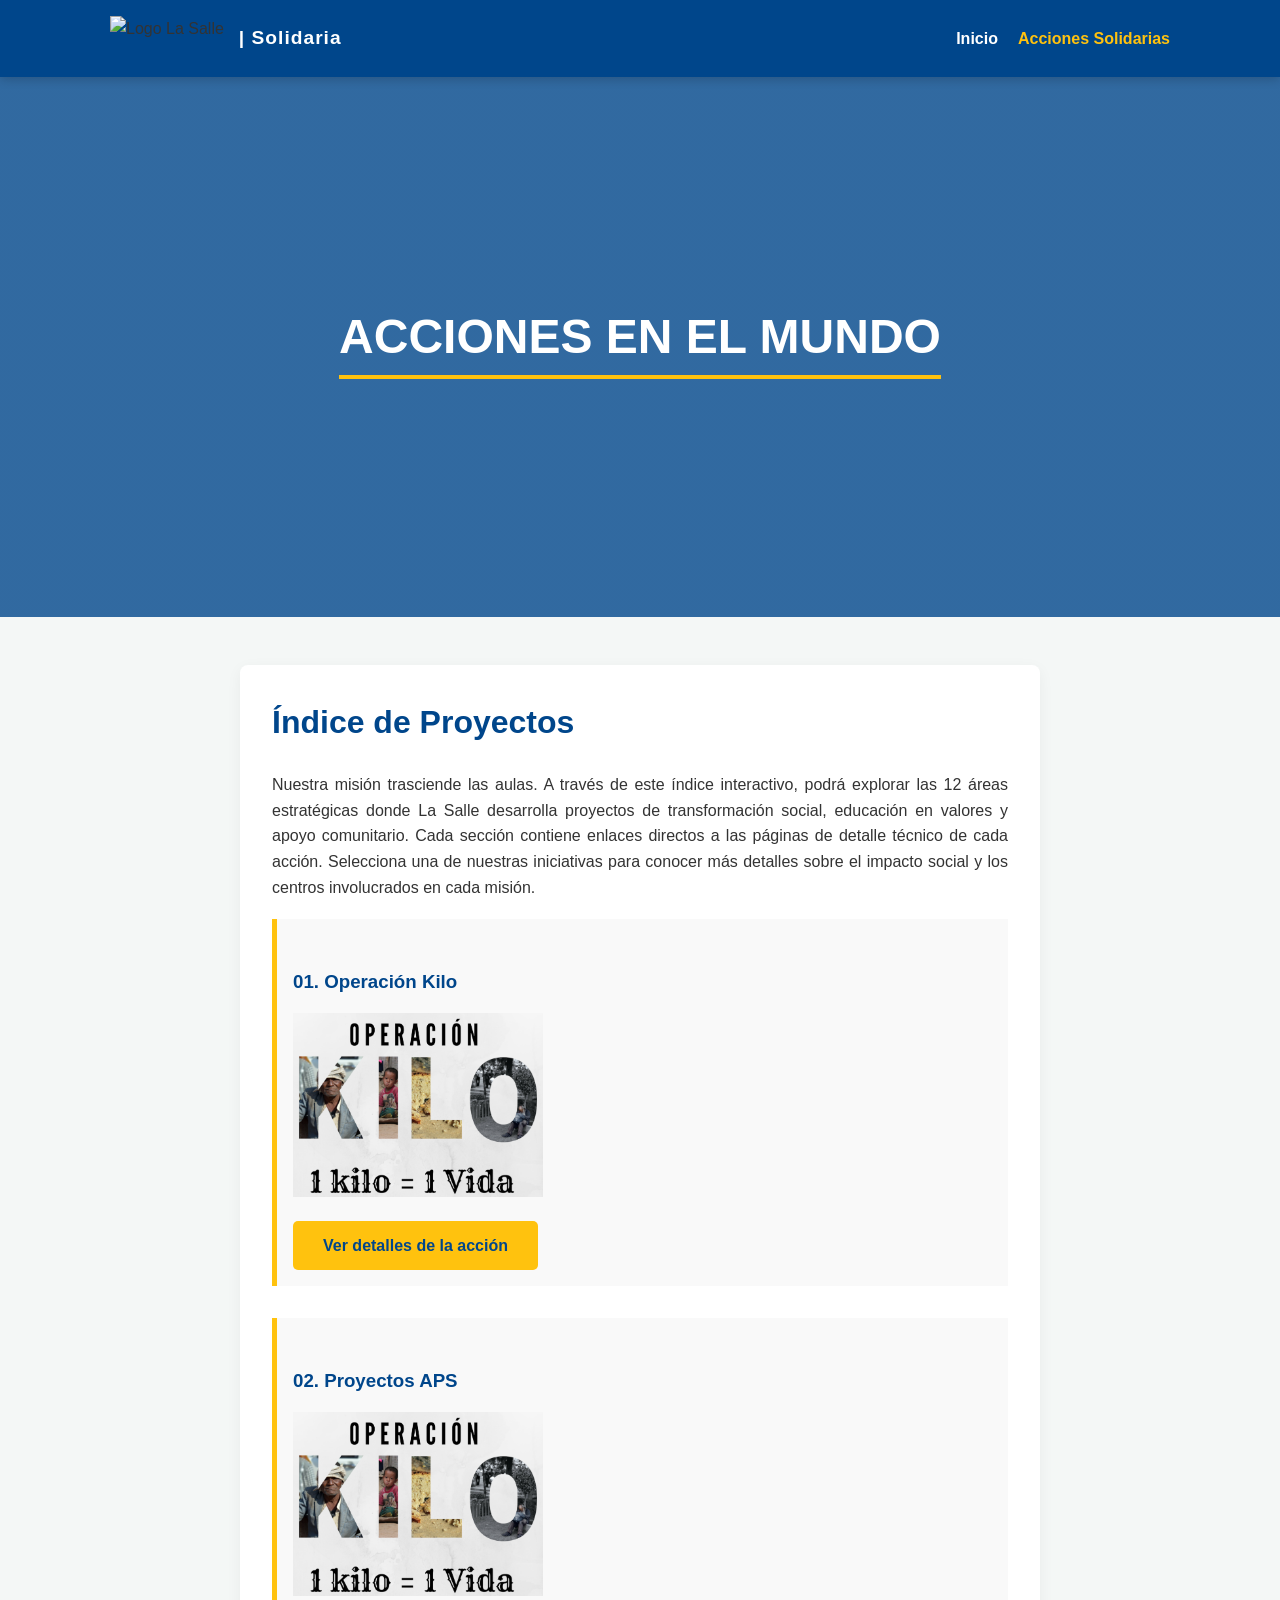
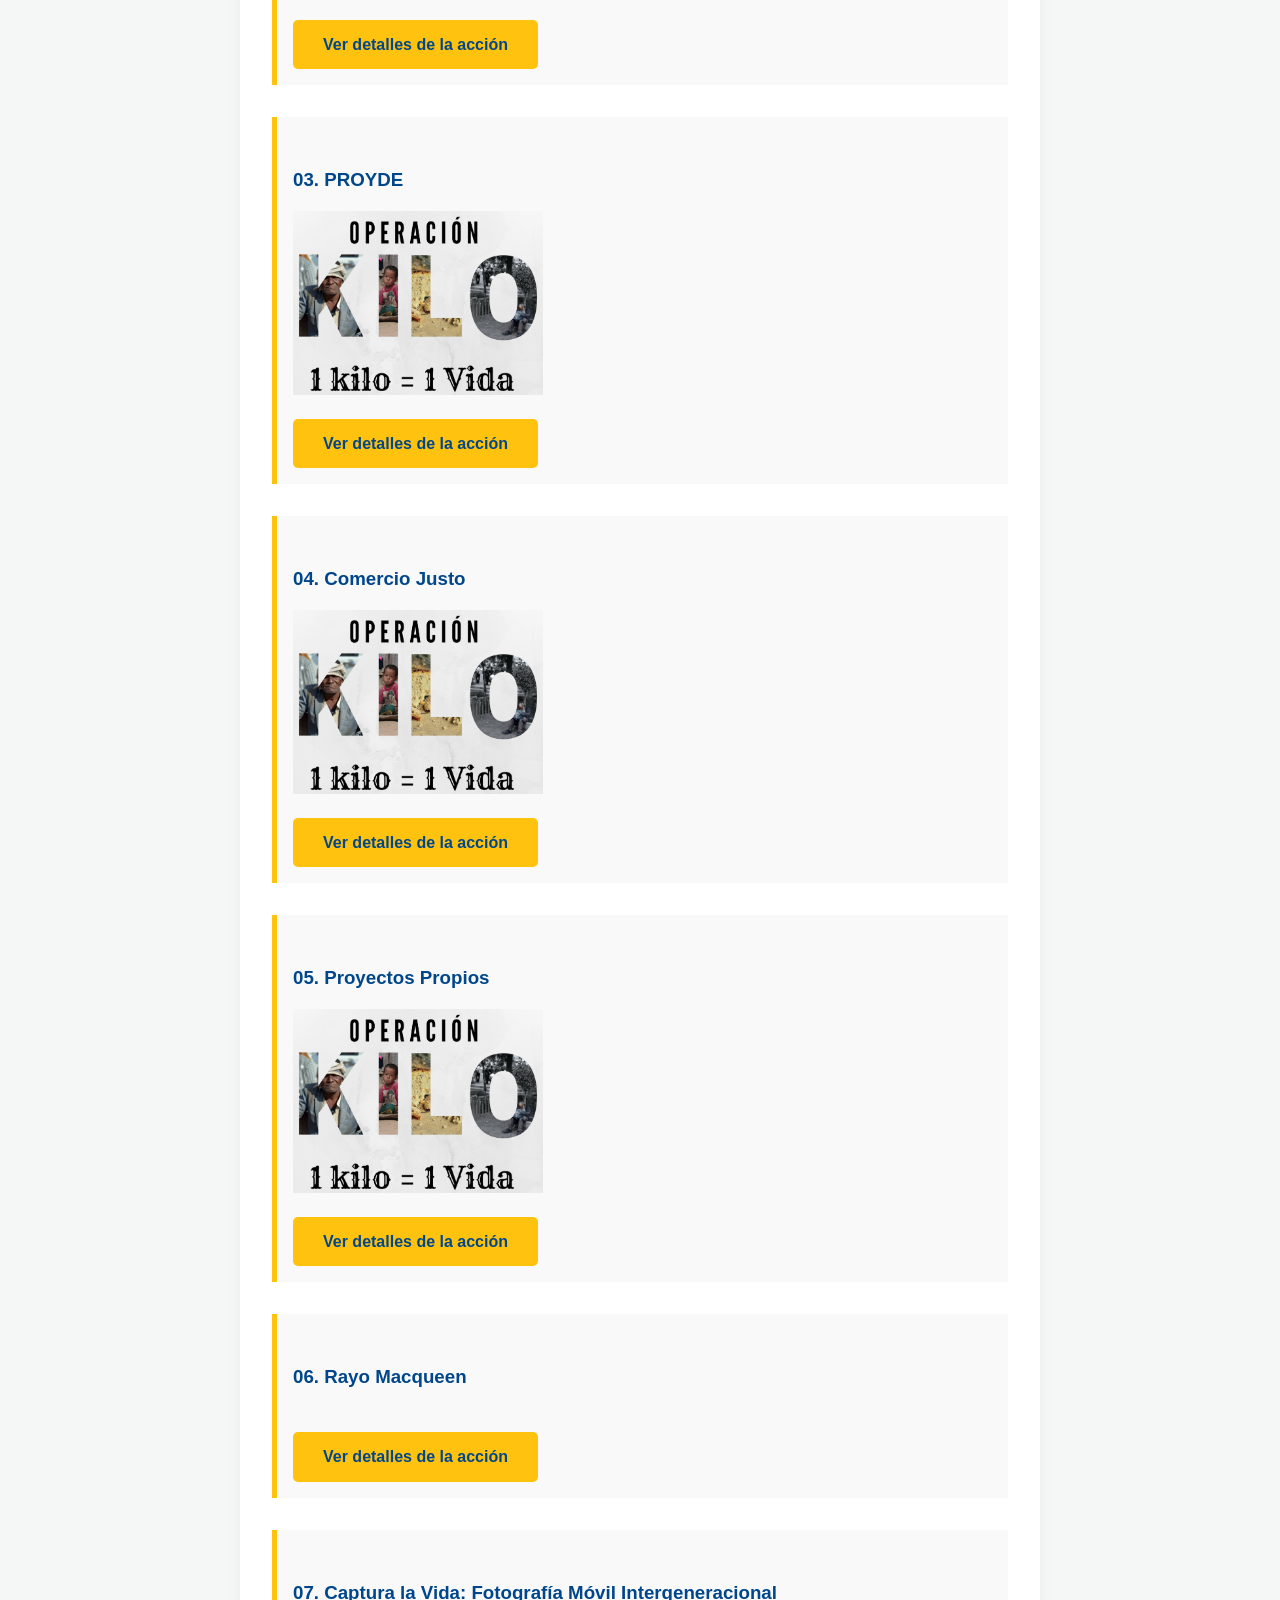
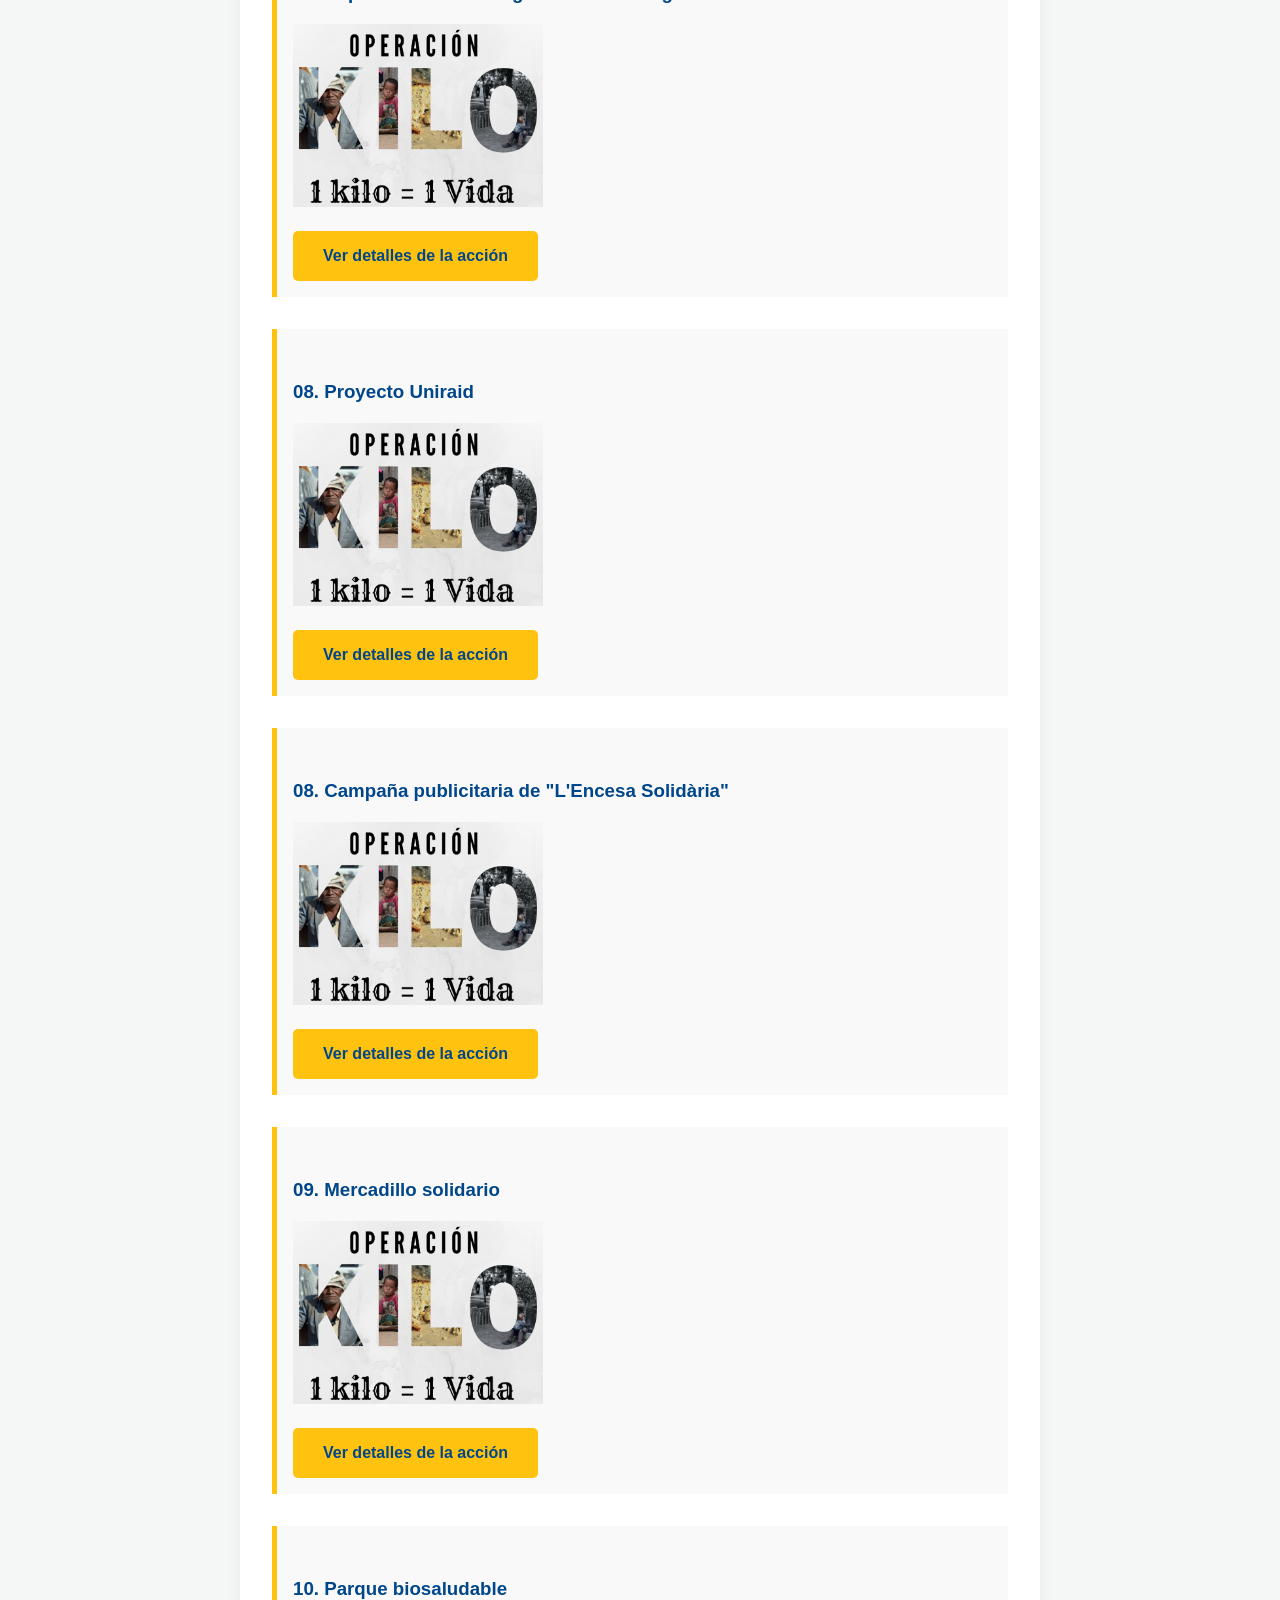
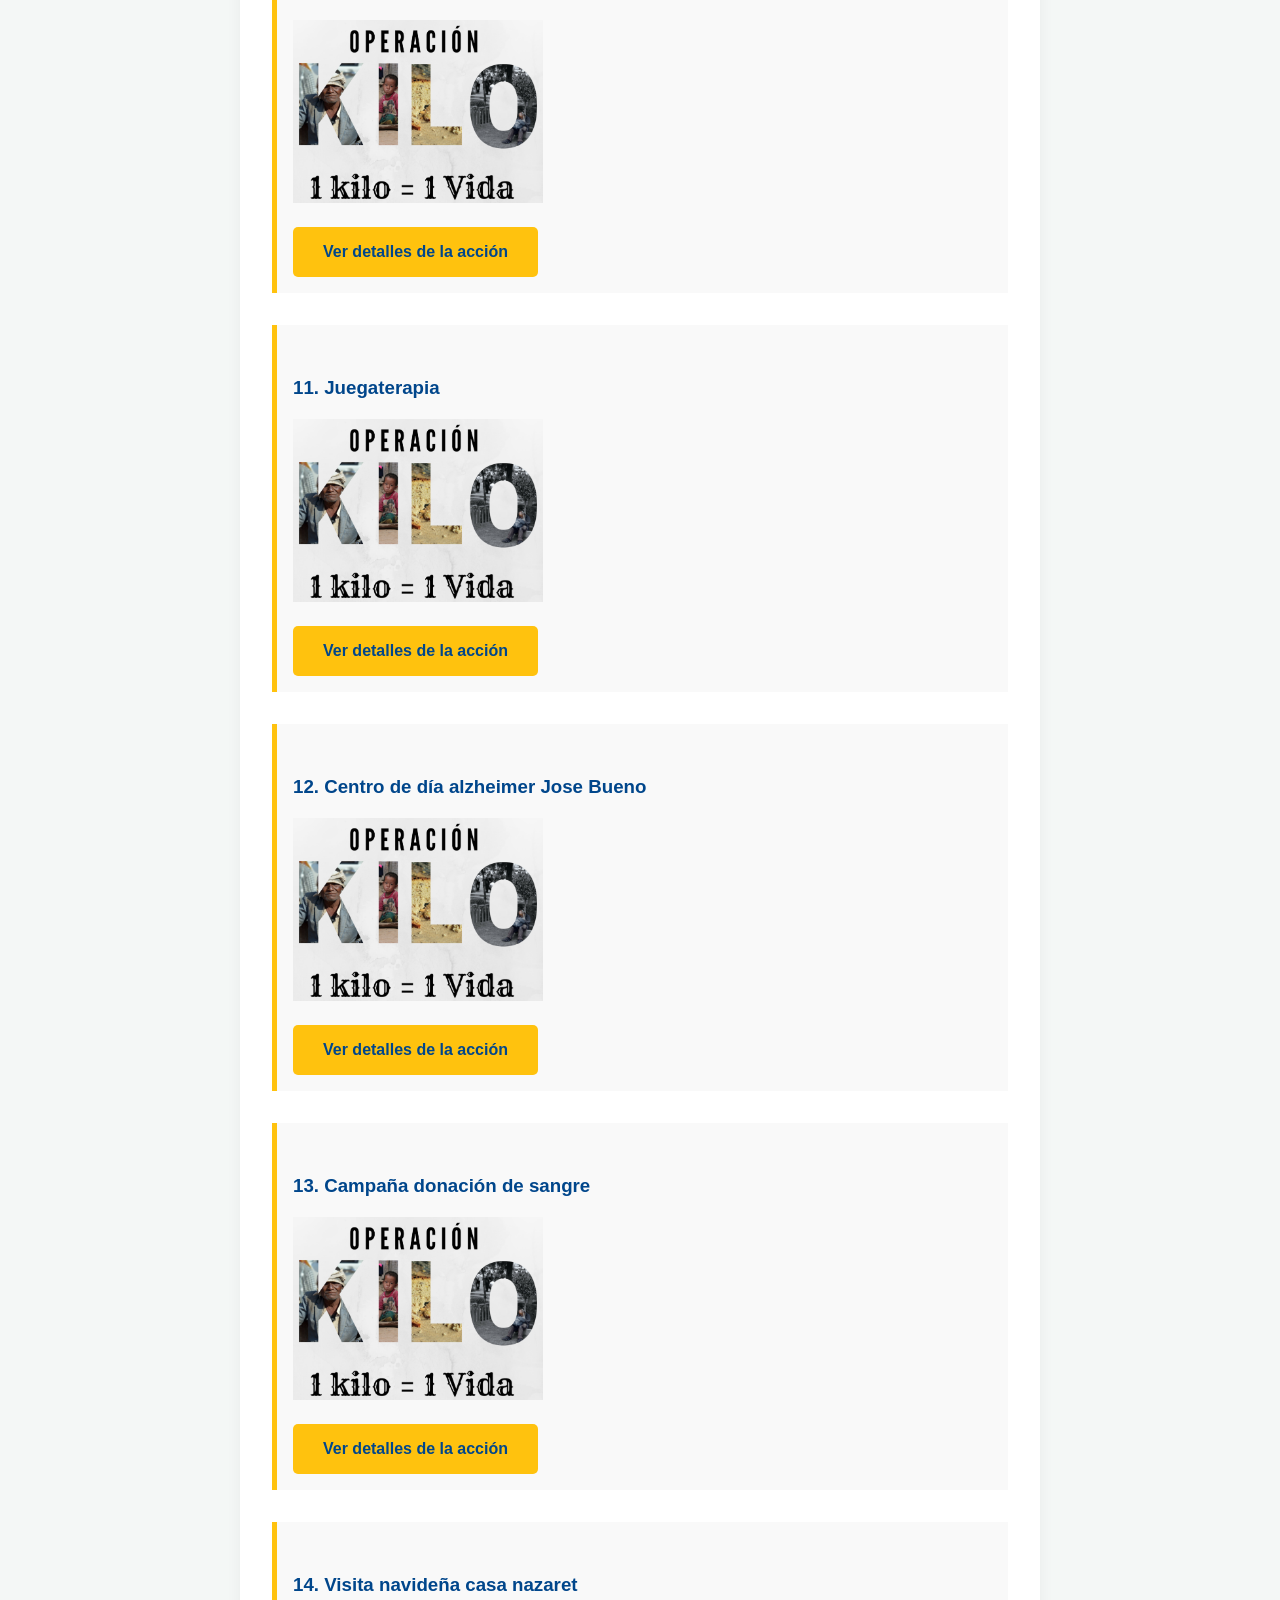
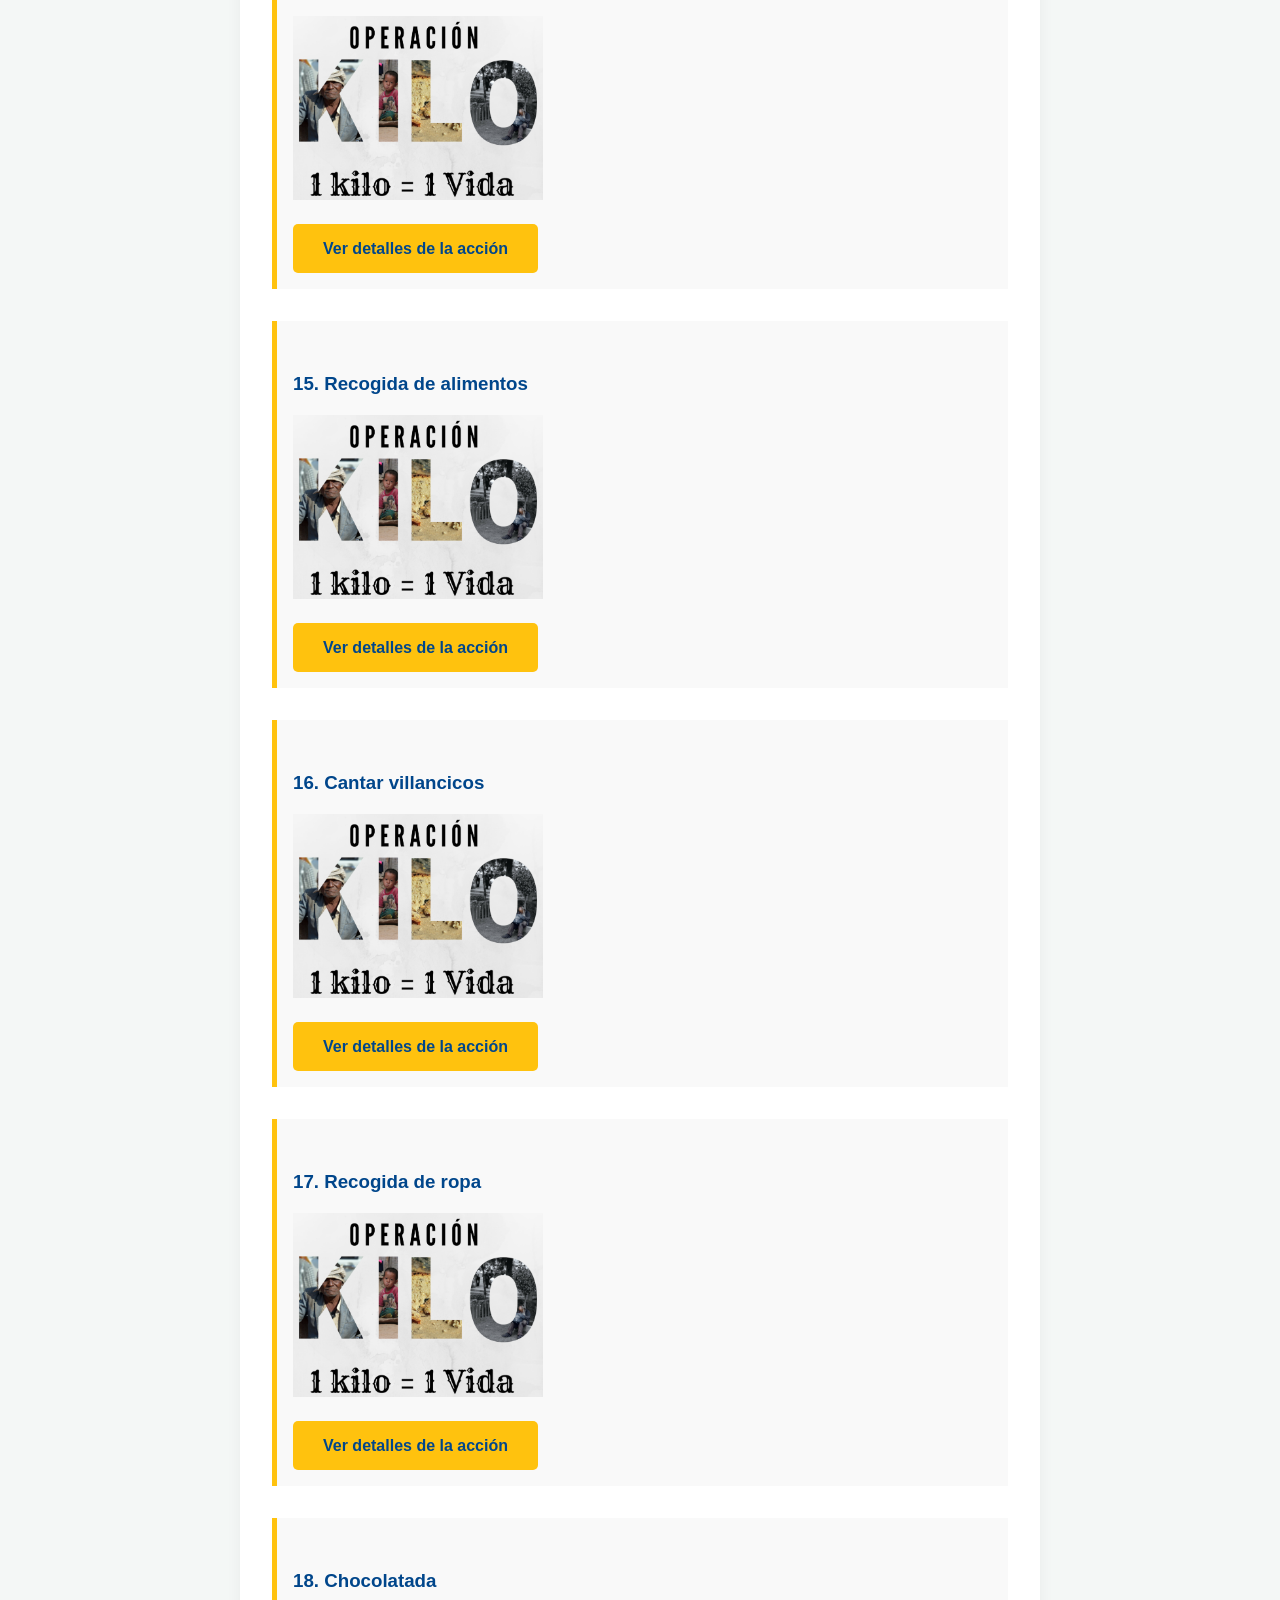
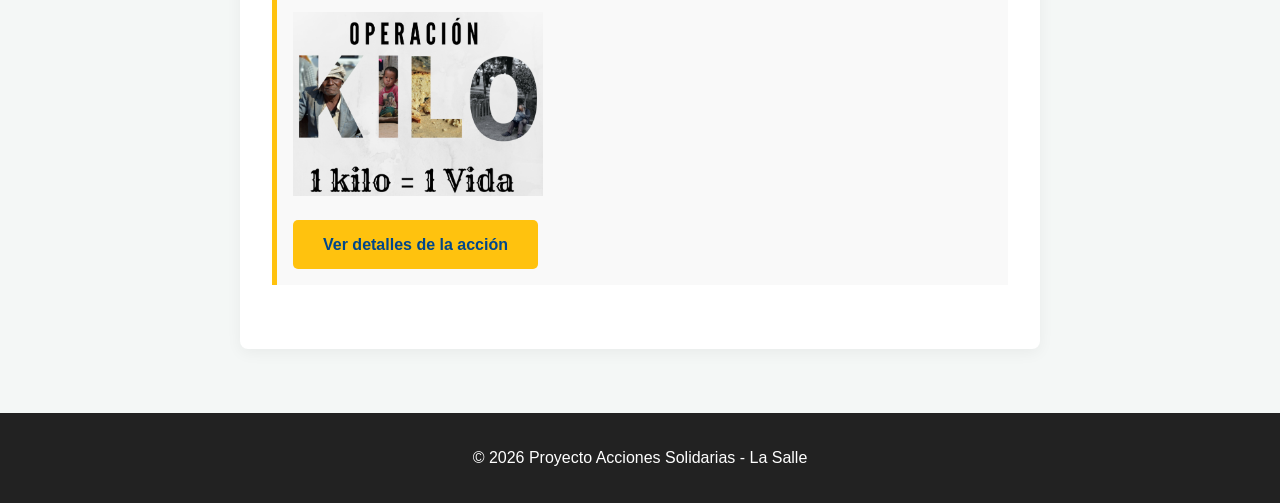
==== commit 765103a3: "Remove duplicate action card for Mercadillo solidario in acciones.html" ====
--- a/acciones.html
+++ b/acciones.html
@@ -153,12 +153,6 @@
                         <div> <img src="Imágenes/Operación Kilo.png" width="250" alt=""></div>
                         <a href="detalles/accion03.html" class="boton-primario">Ver detalles de la acción</a>
                     </div>
-
-                    <div class="tarjeta-accion" style="margin-bottom: 2rem; padding: 1rem; border-left: 5px solid var(--oro-lasalle); background: #f9f9f9;">
-                        <h3>9. Mercadillo solidario</h3>
-                        <div> <img src="Imágenes/Operación Kilo.png" width="250" alt=""></div>
-                        <a href="detalles/accion03.html" class="boton-primario">Ver detalles de la acción</a>
-                    </div>
                 </div>
             </article>
         </section>
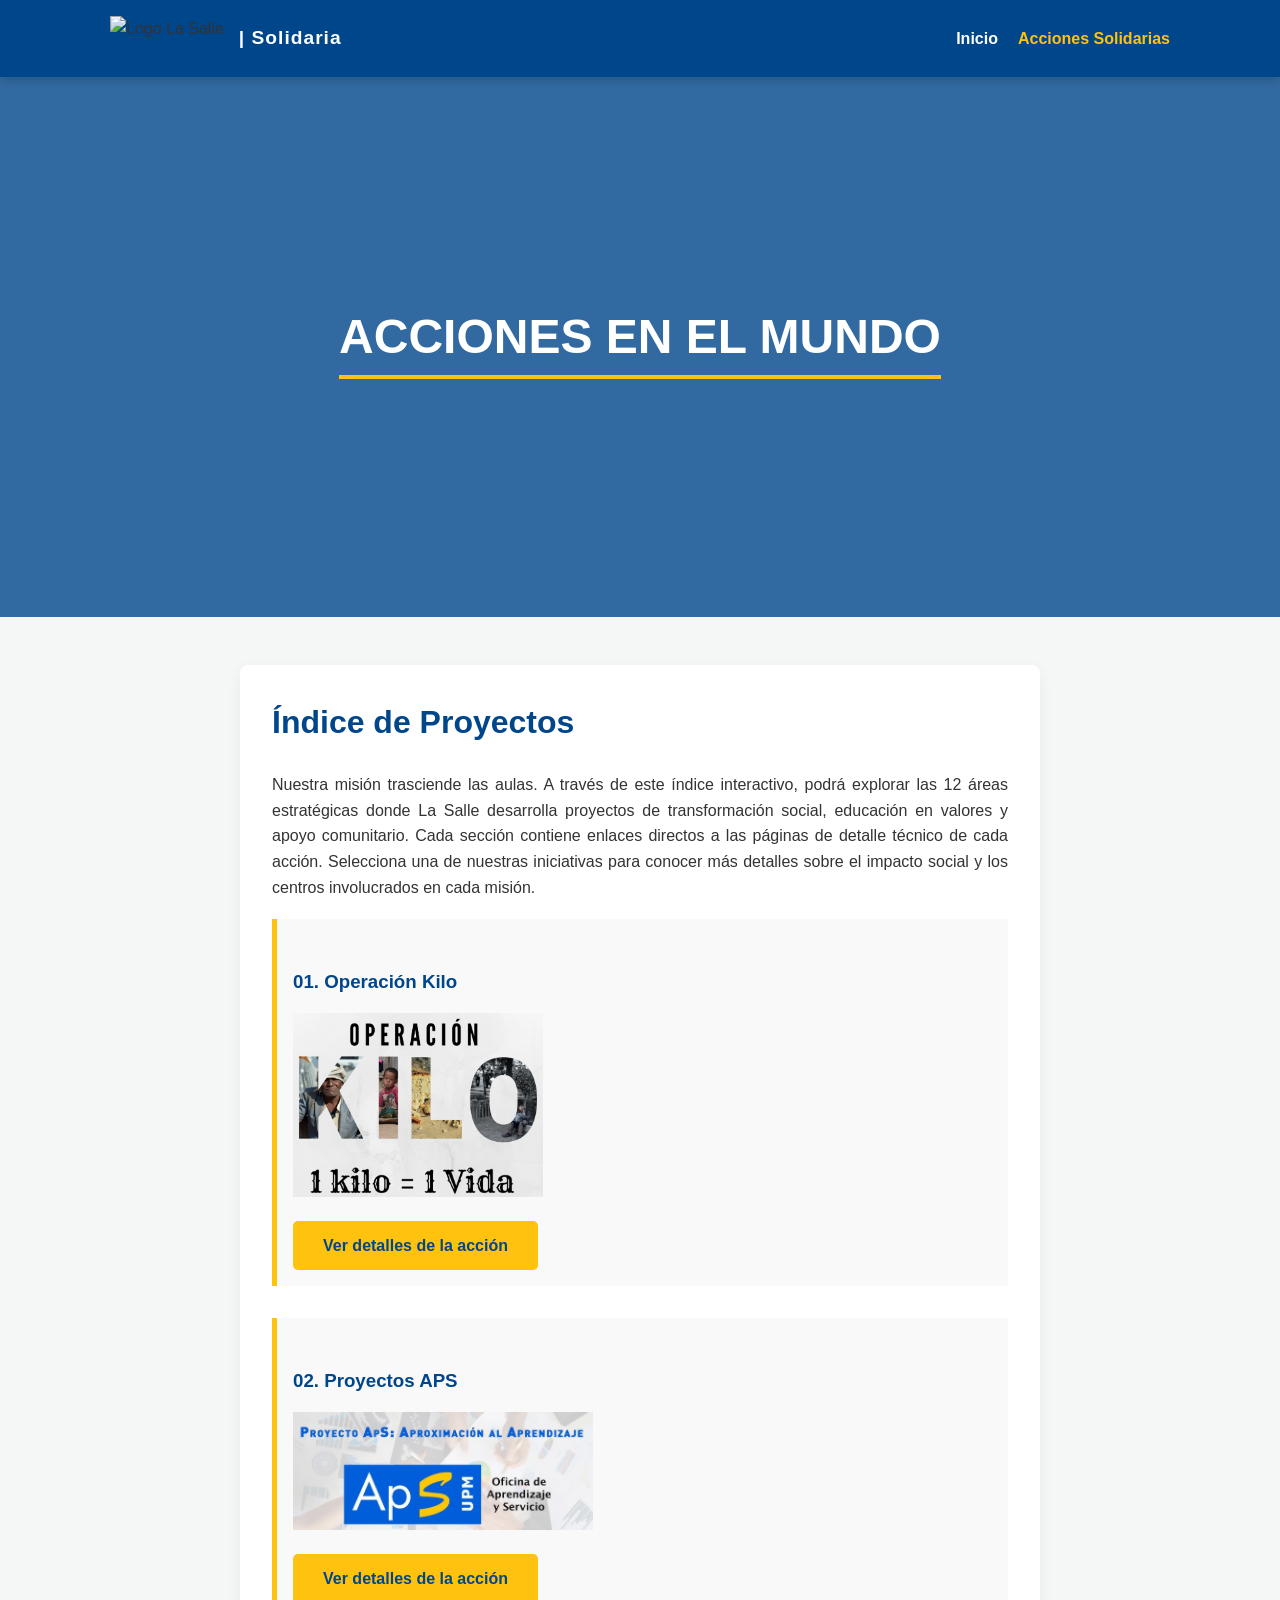
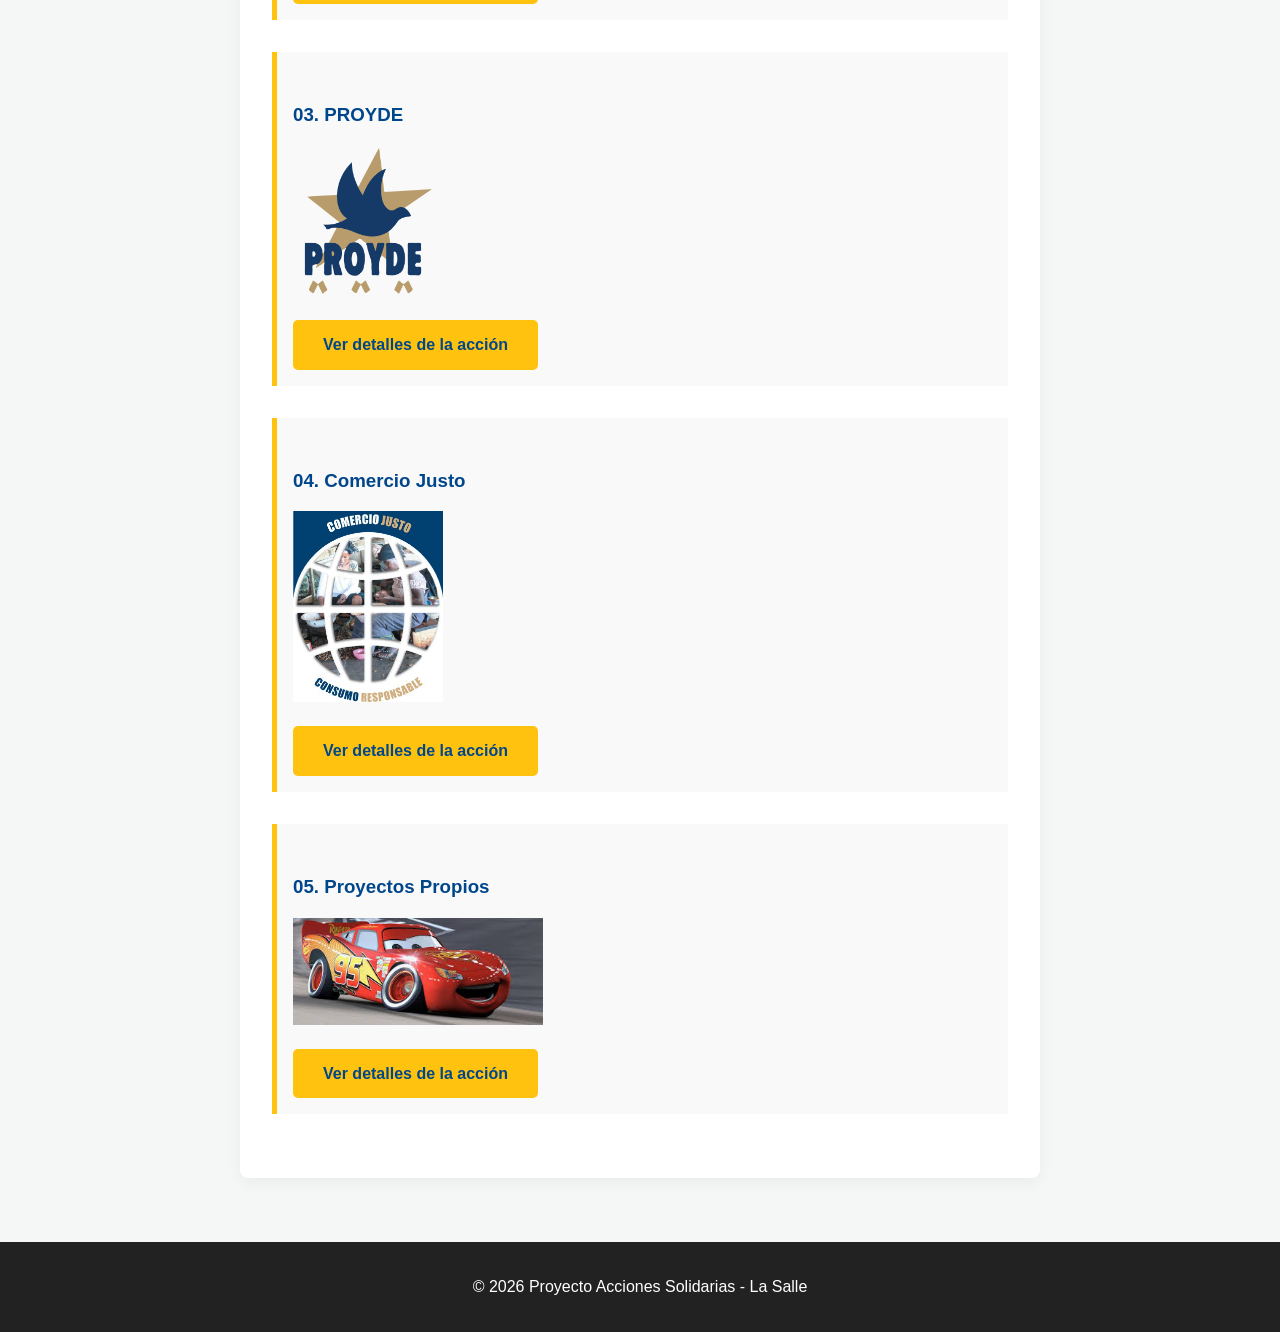
==== commit d466733d: "Se completa, y se debrian agregar las ojas de los colegios, se han puesto las fotos." ====
--- a/acciones.html
+++ b/acciones.html
@@ -48,110 +48,26 @@
 
                     <div class="tarjeta-accion" style="margin-bottom: 2rem; padding: 1rem; border-left: 5px solid var(--oro-lasalle); background: #f9f9f9;">
                         <h3>02. Proyectos APS</h3>
-                        <div> <img src="Imágenes/Operación Kilo.png" width="250" alt=""></div>
-                        <a href="detalles/accion02.html" class="boton-primario">Ver detalles de la acción</a>
+                        <div> <img src="Imágenes/APS.png" width="300" alt=""></div>
+                        <a href="proyecto_APS.html" class="boton-primario">Ver detalles de la acción</a>
                     </div>
 
                     <div class="tarjeta-accion" style="margin-bottom: 2rem; padding: 1rem; border-left: 5px solid var(--oro-lasalle); background: #f9f9f9;">
                         <h3>03. PROYDE</h3>
-                        <div> <img src="Imágenes/Operación Kilo.png" width="250" alt=""></div>
-                        <a href="detalles/accion03.html" class="boton-primario">Ver detalles de la acción</a>
+                        <div> <img src="Imágenes/PROYDE.png" width="150" alt=""></div>
+                        <a href="PROYDE.html" class="boton-primario">Ver detalles de la acción</a>
                     </div>
                     
                     <div class="tarjeta-accion" style="margin-bottom: 2rem; padding: 1rem; border-left: 5px solid var(--oro-lasalle); background: #f9f9f9;">
                         <h3>04. Comercio Justo</h3>
-                        <div> <img src="Imágenes/Operación Kilo.png" width="250" alt=""></div>
-                        <a href="detalles/accion03.html" class="boton-primario">Ver detalles de la acción</a>
+                        <div> <img src="Imágenes/Comercio_justo.jpg" width="150" alt=""></div>
+                        <a href="comercio_justo.html" class="boton-primario">Ver detalles de la acción</a>
                     </div>
                 
                     <div class="tarjeta-accion" style="margin-bottom: 2rem; padding: 1rem; border-left: 5px solid var(--oro-lasalle); background: #f9f9f9;">
                         <h3>05. Proyectos Propios</h3>
-                        <div> <img src="Imágenes/Operación Kilo.png" width="250" alt=""></div>
-                        <a href="detalles/accion03.html" class="boton-primario">Ver detalles de la acción</a>
-                    </div>
-
-                     <div class="tarjeta-accion" style="margin-bottom: 2rem; padding: 1rem; border-left: 5px solid var(--oro-lasalle); background: #f9f9f9;">
-                        <h3>06. Rayo Macqueen</h3>
-                        <div> <img src="/imágenes/Rayo Macqueen.jpg" width="250" alt=""></div>
-                        <a href="detalles/accion03.html" class="boton-primario">Ver detalles de la acción</a>
-                    </div>
-
-                    <div class="tarjeta-accion" style="margin-bottom: 2rem; padding: 1rem; border-left: 5px solid var(--oro-lasalle); background: #f9f9f9;">
-                        <h3>07. Captura la Vida: Fotografía Móvil Intergeneracional</h3>
-                        <div> <img src="Imágenes/Operación Kilo.png" width="250" alt=""></div>
-                        <a href="detalles/accion03.html" class="boton-primario">Ver detalles de la acción</a>
-                    </div>
-                    
-                    <div class="tarjeta-accion" style="margin-bottom: 2rem; padding: 1rem; border-left: 5px solid var(--oro-lasalle); background: #f9f9f9;">
-                        <h3>08. Proyecto Uniraid</h3>
-                        <div> <img src="Imágenes/Operación Kilo.png" width="250" alt=""></div>
-                        <a href="detalles/accion03.html" class="boton-primario">Ver detalles de la acción</a>
-                    </div>
-                    
-                    <div class="tarjeta-accion" style="margin-bottom: 2rem; padding: 1rem; border-left: 5px solid var(--oro-lasalle); background: #f9f9f9;">
-                        <h3>08. Campaña publicitaria de "L'Encesa Solidària"</h3>
-                        <div> <img src="Imágenes/Operación Kilo.png" width="250" alt=""></div>
-                        <a href="detalles/accion03.html" class="boton-primario">Ver detalles de la acción</a>
-                    </div>
-
-                    <div class="tarjeta-accion" style="margin-bottom: 2rem; padding: 1rem; border-left: 5px solid var(--oro-lasalle); background: #f9f9f9;">
-                        <h3>09. Mercadillo solidario</h3>
-                        <div> <img src="Imágenes/Operación Kilo.png" width="250" alt=""></div>
-                        <a href="detalles/accion03.html" class="boton-primario">Ver detalles de la acción</a>
-                    </div>
-
-                    <div class="tarjeta-accion" style="margin-bottom: 2rem; padding: 1rem; border-left: 5px solid var(--oro-lasalle); background: #f9f9f9;">
-                        <h3>10. Parque biosaludable</h3>
-                        <div> <img src="Imágenes/Operación Kilo.png" width="250" alt=""></div>
-                        <a href="detalles/accion03.html" class="boton-primario">Ver detalles de la acción</a>
-                    </div>
-
-                    <div class="tarjeta-accion" style="margin-bottom: 2rem; padding: 1rem; border-left: 5px solid var(--oro-lasalle); background: #f9f9f9;">
-                        <h3>11. Juegaterapia</h3>
-                        <div> <img src="Imágenes/Operación Kilo.png" width="250" alt=""></div>
-                        <a href="detalles/accion03.html" class="boton-primario">Ver detalles de la acción</a>
-                    </div>
-
-                    <div class="tarjeta-accion" style="margin-bottom: 2rem; padding: 1rem; border-left: 5px solid var(--oro-lasalle); background: #f9f9f9;">
-                        <h3>12. Centro de día alzheimer Jose Bueno</h3>
-                        <div> <img src="Imágenes/Operación Kilo.png" width="250" alt=""></div>
-                        <a href="detalles/accion03.html" class="boton-primario">Ver detalles de la acción</a>
-                    </div>
-
-                    <div class="tarjeta-accion" style="margin-bottom: 2rem; padding: 1rem; border-left: 5px solid var(--oro-lasalle); background: #f9f9f9;">
-                        <h3>13. Campaña donación de sangre</h3>
-                        <div> <img src="Imágenes/Operación Kilo.png" width="250" alt=""></div>
-                        <a href="detalles/accion03.html" class="boton-primario">Ver detalles de la acción</a>
-                    </div>
-
-                    <div class="tarjeta-accion" style="margin-bottom: 2rem; padding: 1rem; border-left: 5px solid var(--oro-lasalle); background: #f9f9f9;">
-                        <h3>14. Visita navideña casa nazaret</h3>
-                        <div> <img src="Imágenes/Operación Kilo.png" width="250" alt=""></div>
-                        <a href="detalles/accion03.html" class="boton-primario">Ver detalles de la acción</a>
-                    </div>
-
-                    <div class="tarjeta-accion" style="margin-bottom: 2rem; padding: 1rem; border-left: 5px solid var(--oro-lasalle); background: #f9f9f9;">
-                        <h3>15. Recogida de alimentos</h3>
-                        <div> <img src="Imágenes/Operación Kilo.png" width="250" alt=""></div>
-                        <a href="detalles/accion03.html" class="boton-primario">Ver detalles de la acción</a>
-                    </div>
-
-                    <div class="tarjeta-accion" style="margin-bottom: 2rem; padding: 1rem; border-left: 5px solid var(--oro-lasalle); background: #f9f9f9;">
-                        <h3>16. Cantar villancicos</h3>
-                        <div> <img src="Imágenes/Operación Kilo.png" width="250" alt=""></div>
-                        <a href="detalles/accion03.html" class="boton-primario">Ver detalles de la acción</a>
-                    </div>
-
-                    <div class="tarjeta-accion" style="margin-bottom: 2rem; padding: 1rem; border-left: 5px solid var(--oro-lasalle); background: #f9f9f9;">
-                        <h3>17. Recogida de ropa</h3>
-                        <div> <img src="Imágenes/Operación Kilo.png" width="250" alt=""></div>
-                        <a href="detalles/accion03.html" class="boton-primario">Ver detalles de la acción</a>
-                    </div>
-
-                    <div class="tarjeta-accion" style="margin-bottom: 2rem; padding: 1rem; border-left: 5px solid var(--oro-lasalle); background: #f9f9f9;">
-                        <h3>18. Chocolatada</h3>
-                        <div> <img src="Imágenes/Operación Kilo.png" width="250" alt=""></div>
-                        <a href="detalles/accion03.html" class="boton-primario">Ver detalles de la acción</a>
+                        <div> <img src="Imágenes/Rayo Macqueen.jpg" width="250" alt=""></div>
+                        <a href="proyectos_propios.html" class="boton-primario">Ver detalles de la acción</a>
                     </div>
                 </div>
             </article>
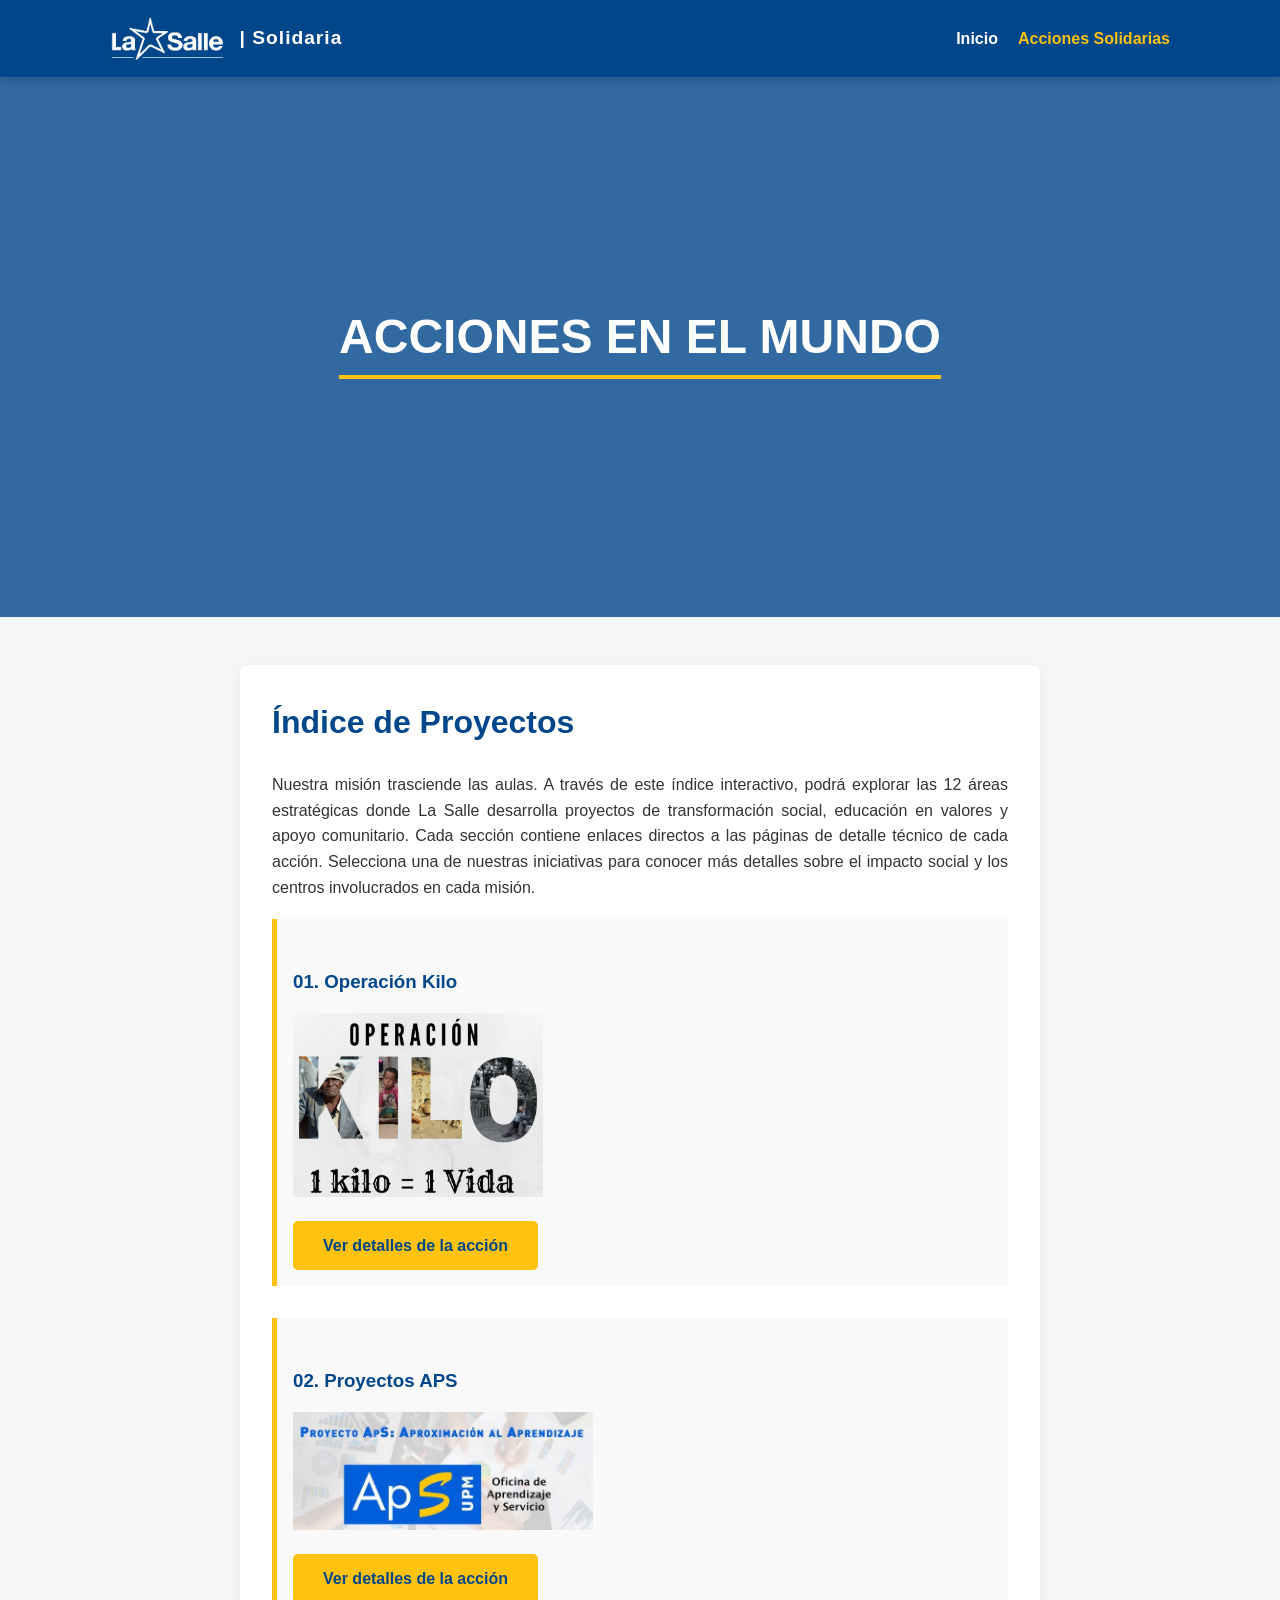
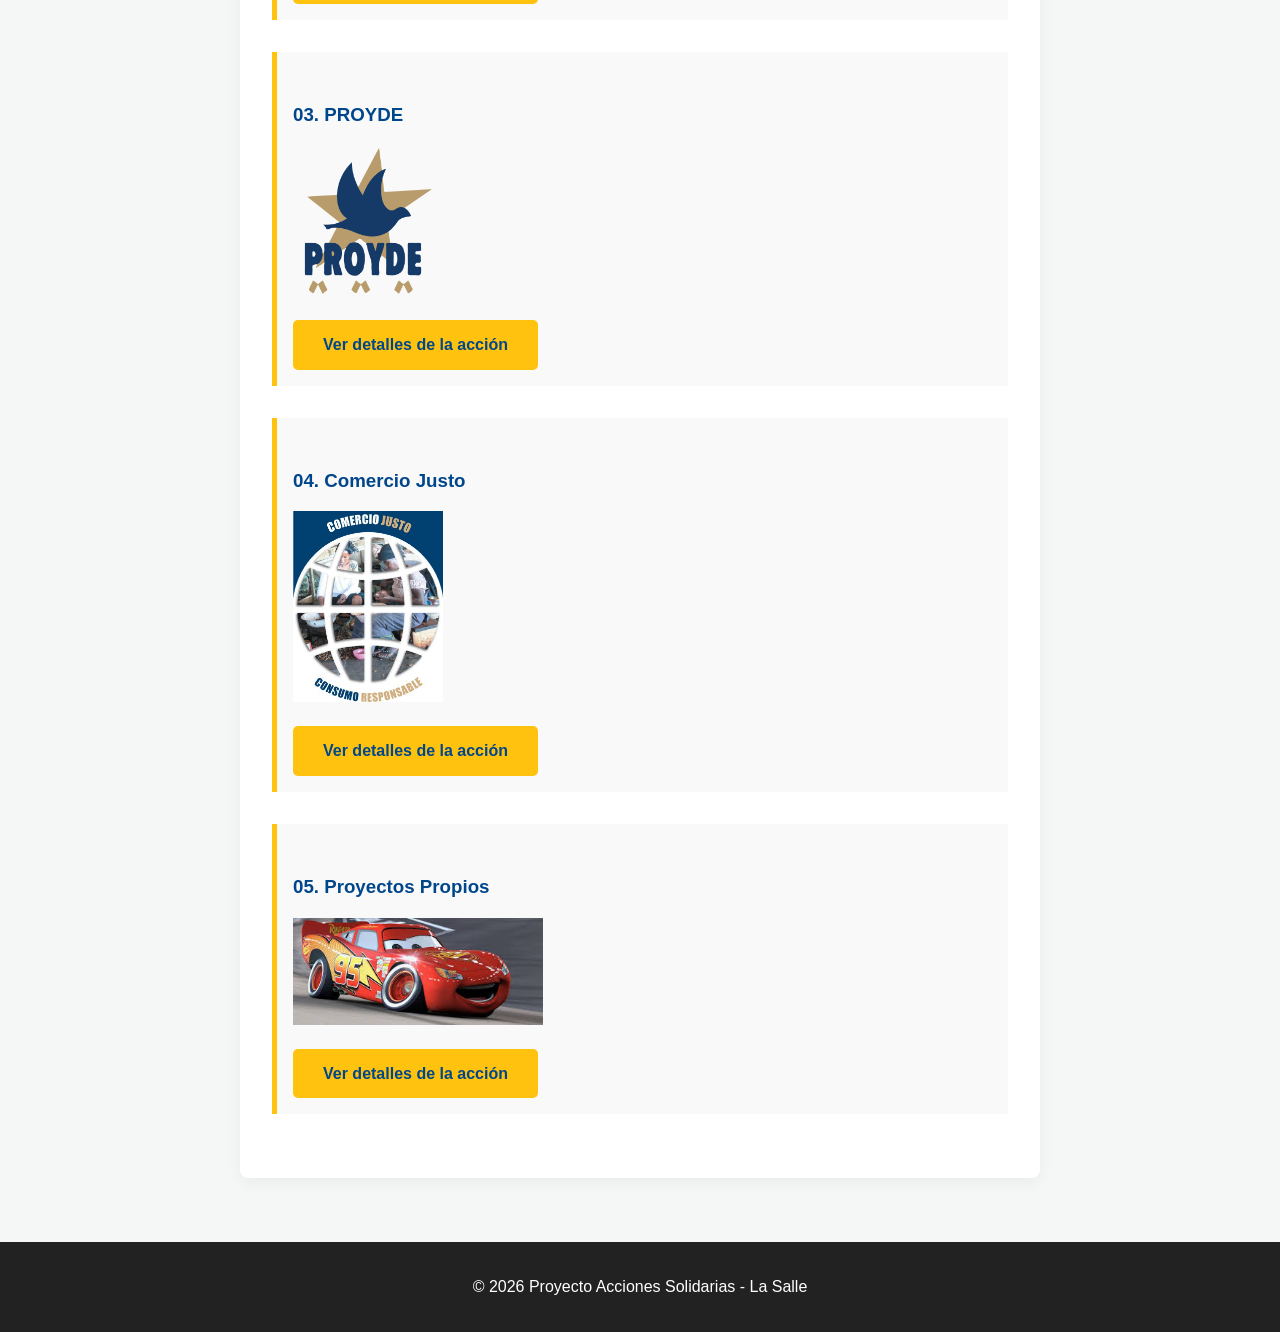
==== commit 009a936c: "Add new logo image for La Salle" ====
--- a/acciones.html
+++ b/acciones.html
@@ -12,7 +12,7 @@
    <header>
     <nav>
         <div class="brand">
-            <img src="/imágenes/lasalle_logo_2-removebg-preview.png" alt="Logo La Salle" class="logo-img">
+            <img src="/imagenes/lasalle_logo_2-removebg-preview.png" alt="Logo La Salle" class="logo-img">
             <span class="logo-text"> | Solidaria</span>
         </div>
         
